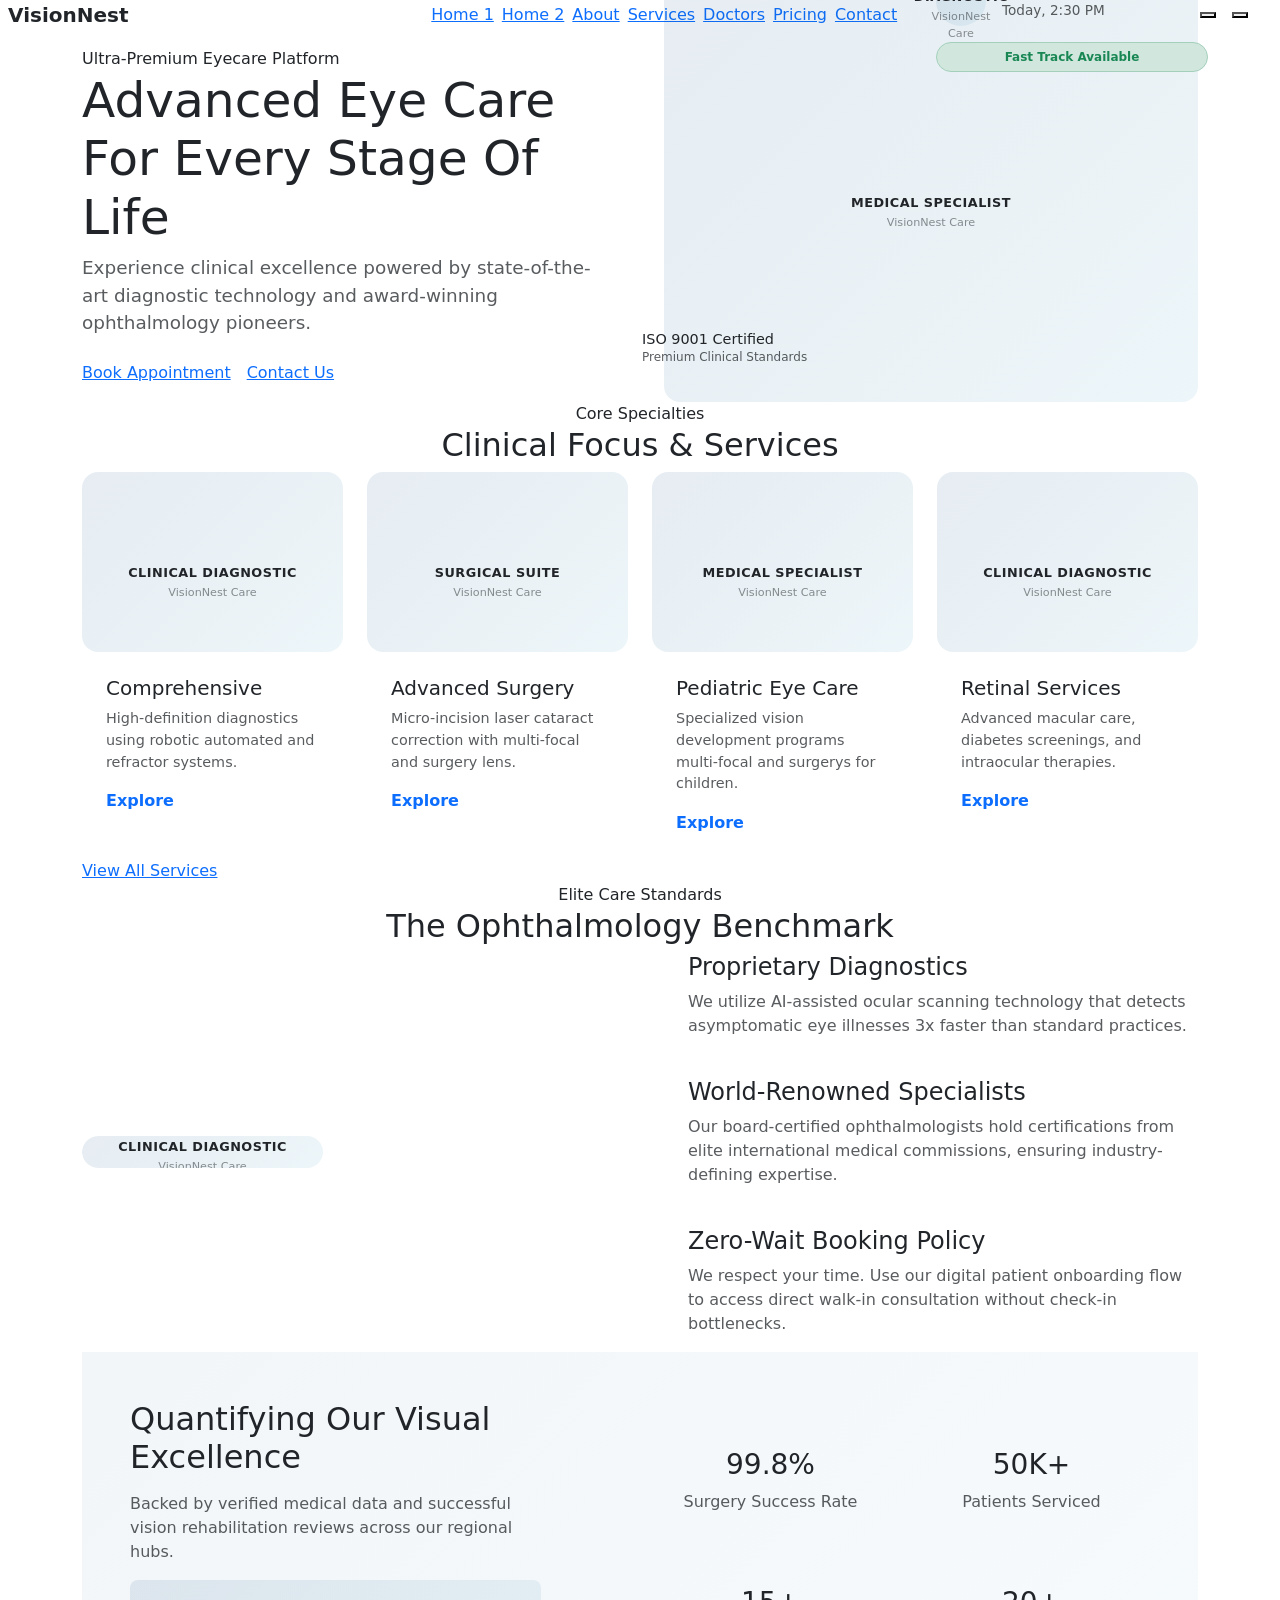
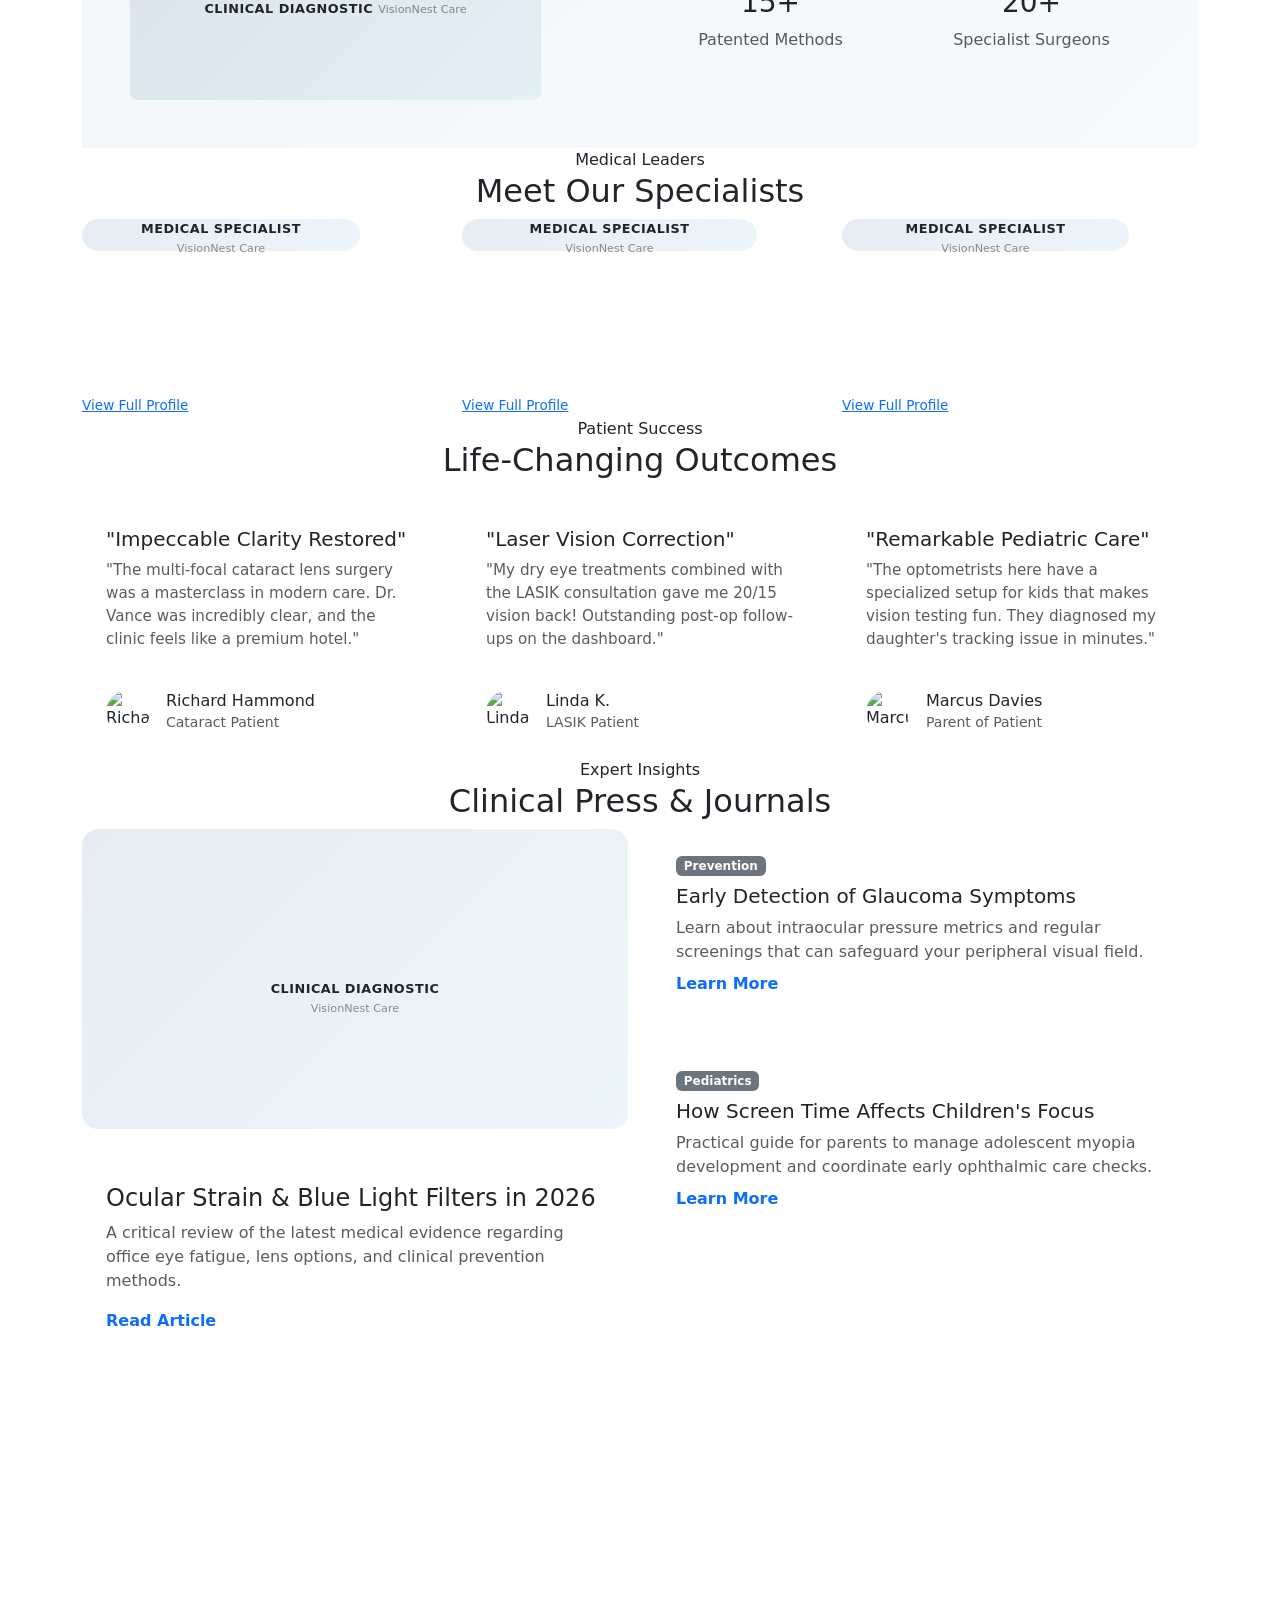
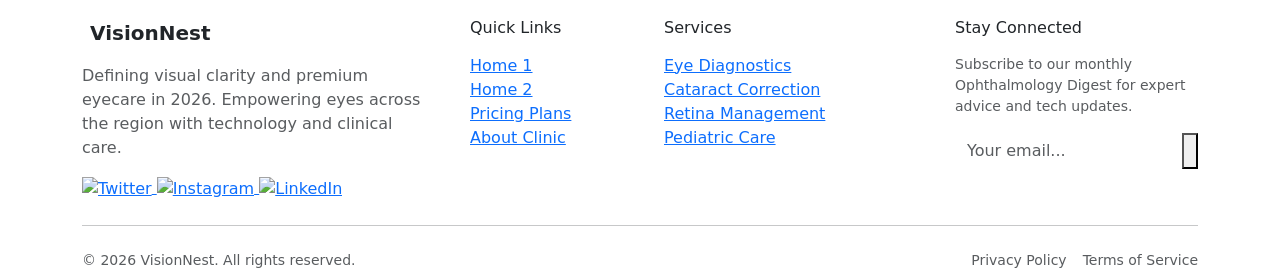
==== index.html @ f09dbce4 "Optimize Home 1 hero section to fit inside the viewport" ====
<!DOCTYPE html>
<html lang="en" dir="ltr" data-theme="light">

<head>
    <meta charset="UTF-8">
    <meta name="viewport" content="width=device-width, initial-scale=1.0">
    <title>VisionNest - Premium Vision Care</title>
    <!-- Bootstrap CSS (ID dynamic loader) -->
    <link id="bootstrap-link" rel="stylesheet"
        href="https://cdn.jsdelivr.net/npm/bootstrap@5.3.3/dist/css/bootstrap.min.css">
    <!-- AOS Scroll Animation -->
    <link rel="stylesheet" href="https://unpkg.com/aos@next/dist/aos.css">
    <!-- Custom Premium CSS -->
    <link rel="stylesheet" href="css/style.css">
    <link rel="icon" type="image/svg+xml" href="IMAGE/favicon.svg">

    <!-- Inline script to prevent theme/RTL flash -->
    <script>
        (function () {
            const theme = localStorage.getItem('theme') || 'light';
            const dir = localStorage.getItem('dir') || 'ltr';
            document.documentElement.setAttribute('data-theme', theme);
            document.documentElement.setAttribute('dir', dir);
            document.documentElement.setAttribute('lang', dir === 'rtl' ? 'ar' : 'en');

            const bootstrapLink = document.getElementById('bootstrap-link');
            if (bootstrapLink) {
                bootstrapLink.href = dir === 'rtl'
                    ? 'https://cdn.jsdelivr.net/npm/bootstrap@5.3.3/dist/css/bootstrap.rtl.min.css'
                    : 'https://cdn.jsdelivr.net/npm/bootstrap@5.3.3/dist/css/bootstrap.min.css';
            }
        })();


        window.handleImageError = function (imgElement, type) {
            if (imgElement.dataset.fallbackTriggered) return;
            imgElement.dataset.fallbackTriggered = "true";
            const fallbacks = {
                doctor: "https://images.unsplash.com/photo-1559839734-2b71ea197ec2?auto=format&fit=crop&w=600&q=80",
                scan: "https://images.unsplash.com/photo-1581594693702-fbdc51b2763b?auto=format&fit=crop&w=600&q=80",
                surgery: "https://images.unsplash.com/photo-1584515979956-d9f6e5d09982?auto=format&fit=crop&w=600&q=80",
                eye: "https://images.unsplash.com/photo-1607613009820-a29f7bb81c04?auto=format&fit=crop&w=600&q=80"
            };
            imgElement.src = fallbacks[type] || fallbacks.eye;
            imgElement.onerror = function () {
                const container = document.createElement('div');
                container.className = imgElement.className + " d-flex flex-column align-items-center justify-content-center text-center p-3";
                container.style.width = imgElement.style.width || (imgElement.width ? imgElement.width + 'px' : '100%');
                container.style.height = imgElement.style.height || (imgElement.height ? imgElement.height + 'px' : '220px');
                container.style.background = "linear-gradient(135deg, rgba(15,76,129,0.1) 0%, rgba(75,163,199,0.1) 100%)";
                container.style.border = "1px solid var(--card-border)";
                container.style.borderRadius = "16px";
                container.style.color = "var(--text-color)";
                container.style.display = "inline-flex";
                let icon = type === 'doctor' ? 'user' : (type === 'surgery' ? 'shield' : 'eye');
                let text = type === 'doctor' ? 'Medical Specialist' : (type === 'surgery' ? 'Surgical Suite' : 'Clinical Diagnostic');
                container.innerHTML = `
                    <i data-lucide="${icon}" style="width: 32px; height: 32px; color: var(--secondary-color); margin-bottom: 8px;"></i>
                    <span style="font-size: 0.8rem; font-weight: 600; text-transform: uppercase; letter-spacing: 0.5px; color: var(--text-color);">${text}</span>
                    <span style="font-size: 0.7rem; opacity: 0.5; margin-top: 3px; color: var(--text-color);">VisionNest Care</span>
                `;
                imgElement.parentNode.replaceChild(container, imgElement);
                if (typeof lucide !== 'undefined') lucide.createIcons();
            };
        };

    </script>
</head>

<body>

    <!-- STICKY NAVBAR -->
    <nav class="sticky-navbar">
        <div class="d-flex align-items-center justify-content-between w-100">
            <!-- Brand / Logo -->
            <a href="index.html" class="d-flex align-items-center text-decoration-none text-dark fw-bold gap-2">
                <div class="toggle-btn bg-primary text-white border-0">
                    <i data-lucide="eye"></i>
                </div>
                <span class="fs-5 fw-bold text-color font-heading">VisionNest</span>
            </a>

            <!-- Navigation Links -->
            <div class="d-none d-xl-flex align-items-center gap-2">
                <a href="index.html" class="nav-link-custom active">Home 1</a>
                <a href="home2.html" class="nav-link-custom">Home 2</a>
                <a href="about.html" class="nav-link-custom">About</a>
                <a href="services.html" class="nav-link-custom">Services</a>
                <a href="doctors.html" class="nav-link-custom">Doctors</a>
                <a href="pricing.html" class="nav-link-custom">Pricing</a>
                <a href="contact.html" class="nav-link-custom">Contact</a>
            </div>

            <!-- Controls and CTA -->
            <div class="d-flex align-items-center gap-3">
                <!-- RTL Toggle -->
                <button id="rtl-toggle" class="toggle-btn d-none d-xl-flex" aria-label="Toggle RTL Mode">
                    <i data-lucide="arrow-left-right"></i>
                </button>
                <!-- Dark Mode Toggle -->
                <button id="theme-toggle" class="toggle-btn d-none d-xl-flex" aria-label="Toggle Dark Mode">
                    <i data-lucide="moon"></i>
                </button>
                <!-- Login Icon -->
                <a href="login.html" class="toggle-btn d-none d-xl-flex" title="Login" aria-label="Login">
                    <i data-lucide="log-in"></i>
                </a>
                <!-- Dashboard Icon -->
                <a href="dashboard.html" class="toggle-btn d-none d-xl-flex" title="Dashboard" aria-label="Dashboard">
                    <i data-lucide="layout-dashboard"></i>
                </a>

                <!-- Mobile Navigation Trigger -->
                <button class="toggle-btn d-xl-none" type="button" data-bs-toggle="offcanvas"
                    data-bs-target="#mobileMenu" aria-controls="mobileMenu">
                    <i data-lucide="menu"></i>
                </button>
            </div>
        </div>
    </nav>

    <!-- Mobile Navigation Menu Drawer -->
    <div class="offcanvas offcanvas-end glass-panel" tabindex="-1" id="mobileMenu" aria-labelledby="mobileMenuLabel"
        style="background: var(--bg-color); max-width: 300px; border-radius: 0;">
        <div class="offcanvas-header border-bottom border-light">
            <h5 class="offcanvas-title text-color font-heading" id="mobileMenuLabel">Menu</h5>
            <button type="button" class="btn-close text-reset" data-bs-dismiss="offcanvas" aria-label="Close"
                style="filter: var(--text-color) === '#FFFFFF' ? 'invert(1)' : 'none';"></button>
        </div>
        <div class="offcanvas-body d-flex flex-column gap-3">
            <a href="index.html" class="nav-link-custom active">Home 1</a>
            <a href="home2.html" class="nav-link-custom">Home 2</a>
            <a href="about.html" class="nav-link-custom">About</a>
            <a href="services.html" class="nav-link-custom">Services</a>
            <a href="doctors.html" class="nav-link-custom">Doctors</a>
            <a href="pricing.html" class="nav-link-custom">Pricing</a>
            <a href="contact.html" class="nav-link-custom">Contact</a>

            <hr class="text-color opacity-25 my-1">
            <!-- Mobile Utility Controls -->
            <div class="d-flex align-items-center justify-content-around gap-2 my-2">
                <!-- RTL Toggle Mobile -->
                <button class="toggle-btn rtl-toggle" aria-label="Toggle RTL Mode">
                    <i data-lucide="arrow-left-right"></i>
                </button>
                <!-- Dark Mode Toggle Mobile -->
                <button class="toggle-btn theme-toggle" aria-label="Toggle Dark Mode">
                    <i data-lucide="moon"></i>
                </button>
                <!-- Login Icon Mobile -->
                <a href="login.html" class="toggle-btn" title="Login" aria-label="Login">
                    <i data-lucide="log-in"></i>
                </a>
                <!-- Dashboard Icon Mobile -->
                <a href="dashboard.html" class="toggle-btn" title="Dashboard" aria-label="Dashboard">
                    <i data-lucide="layout-dashboard"></i>
                </a>
            </div>

            <hr class="text-color opacity-25 my-1">
            <a href="contact.html" class="btn-outline-custom w-100 text-center">Contact Us</a>
        </div>
    </div>

    <!-- 1. HERO SECTION -->
    <section class="hero-section"
        style="--hero-bg-image: url('https://images.unsplash.com/photo-1579684385127-1ef15d508118?auto=format&fit=crop&w=1920&q=80');">
        <div class="hero-bg-shapes">
            <div class="hero-shape shape-1"></div>
            <div class="hero-shape shape-2"></div>
        </div>
        <div class="container hero-content">
            <div class="row align-items-center justify-content-between g-5">
                <div class="col-lg-6 text-lg-start text-center" data-aos="fade-up" data-aos-duration="1000">
                    <span class="hero-badge">
                        <i data-lucide="shield-check" class="text-secondary-color"></i> Ultra-Premium Eyecare Platform
                    </span>
                    <h1 class="hero-title text-color" style="font-size: clamp(2rem, 3.8vw, 3.2rem); text-align: inherit;">Advanced Eye Care For Every Stage Of Life</h1>
                    <p class="hero-subtitle text-muted mx-lg-0 mb-4" style="font-size: clamp(0.95rem, 1.5vw, 1.15rem); text-align: inherit; max-width: 550px;">Experience clinical excellence powered by
                        state-of-the-art diagnostic technology and award-winning ophthalmology pioneers.</p>

                    <!-- Centered CTA Buttons -->
                    <div class="centered-btn-wrapper d-flex flex-sm-row flex-column gap-3 justify-content-center justify-content-lg-start">
                        <a href="dashboard.html" class="btn-primary-custom">Book Appointment</a>
                        <a href="contact.html" class="btn-outline-custom">Contact Us</a>
                    </div>
                </div>

                <div class="col-lg-6 mt-lg-0 mt-5 position-relative" data-aos="zoom-in" data-aos-duration="1200">
                    <!-- Images count tracker: 1, 2 -->
                    <!-- Doctor Image -->
                    <div class="doctor-img-wrapper" style="max-height: 420px; border-radius: 24px;">
                        <img src="https://chetnahospital.co.in/wp-content/uploads/2022/01/Eye-Checkup-Services.jpg"
                            onerror="handleImageError(this, 'doctor')" alt="Specialist Doctor Consulting"
                            class="img-fluid" style="height: 420px; object-fit: cover; width: 100%;" loading="lazy">
                    </div>

                    <!-- Floating Appointment Card -->
                    <div class="glass-panel position-absolute p-4 floating-element d-none d-md-block"
                        style="width: 320px; top: -30px; right: -10px; z-index: 10;">
                        <div class="d-flex align-items-center gap-3 mb-3">
                            <img src="https://images.unsplash.com/m9-vWj49tQ4?auto=format&fit=crop&w=600&q=80"
                                onerror="handleImageError(this, 'scan')" alt="Clinic Interior" class="rounded-circle"
                                style="width: 50px; height: 50px; object-fit: cover;" loading="lazy">
                            <div>
                                <h6 class="mb-0 text-color">Next Eye Scan Slot</h6>
                                <p class="mb-0 text-muted" style="font-size: 0.85rem;">Today, 2:30 PM</p>
                            </div>
                        </div>
                        <div
                            class="badge bg-success-subtle text-success border border-success-subtle px-3 py-2 rounded-pill w-100 text-center">
                            <i data-lucide="circle-dot"></i> Fast Track Available
                        </div>
                    </div>

                    <!-- Trust Badges -->
                    <div class="glass-panel position-absolute p-3 d-flex align-items-center gap-3 floating-element d-none d-md-flex"
                        style="bottom: 20px; left: -30px; animation-delay: 2s; z-index: 10;">
                        <div class="toggle-btn bg-success text-white border-0">
                            <i data-lucide="award"></i>
                        </div>
                        <div>
                            <h6 class="mb-0 text-color" style="font-size: 0.9rem;">ISO 9001 Certified</h6>
                            <p class="mb-0 text-muted" style="font-size: 0.75rem;">Premium Clinical Standards</p>
                        </div>
                    </div>
                </div>
            </div>
        </div>
    </section>

    <!-- 2. SERVICES OVERVIEW -->
    <section class="services-overview-section" style="background: var(--bg-offset);">
        <div class="container">
            <span class="section-tag d-block text-center">Core Specialties</span>
            <h2 class="section-title text-center text-color">Clinical Focus & Services</h2>
            <div class="row g-4 justify-content-center">
                <!-- Images count tracker: 3, 4, 5, 6 -->
                <div class="col-md-6 col-lg-3" data-aos="fade-up" data-aos-delay="100">
                    <div class="glass-panel h-100 p-0 overflow-hidden">
                        <img src="https://cdn.img.gen.in/assets/business/2112/portfolio/6452/2112_636695557426986370.jpg?rendered=true"
                            onerror="handleImageError(this, 'scan')" alt="Comprehensive Eye Exam" class="w-100"
                            style="height: 180px; object-fit: cover;" loading="lazy">
                        <div class="p-4">
                            <h5 class="text-color">Comprehensive </h5>
                            <p class="text-muted" style="font-size: 0.9rem;">High-definition diagnostics using robotic
                                automated and refractor systems.</p>
                            <a href="services.html"
                                class="text-secondary-color text-decoration-none fw-bold d-inline-flex align-items-center gap-2">Explore
                                <i data-lucide="arrow-right"></i></a>
                        </div>
                    </div>
                </div>
                <div class="col-md-6 col-lg-3" data-aos="fade-up" data-aos-delay="200">
                    <div class="glass-panel h-100 p-0 overflow-hidden">
                        <img src="https://images.unsplash.com/jBw0-j-5VpQ?auto=format&fit=crop&w=600&q=80"
                            onerror="handleImageError(this, 'surgery')" alt="Cataract Surgery" class="w-100"
                            style="height: 180px; object-fit: cover;" loading="lazy">
                        <div class="p-4">
                            <h5 class="text-color">Advanced Surgery</h5>
                            <p class="text-muted" style="font-size: 0.9rem;">Micro-incision laser cataract correction
                                with multi-focal and surgery lens.</p>
                            <a href="services.html"
                                class="text-secondary-color text-decoration-none fw-bold d-inline-flex align-items-center gap-2">Explore
                                <i data-lucide="arrow-right"></i></a>
                        </div>
                    </div>
                </div>
                <div class="col-md-6 col-lg-3" data-aos="fade-up" data-aos-delay="300">
                    <div class="glass-panel h-100 p-0 overflow-hidden">
                        <img src="https://th.bing.com/th/id/OIP.ovAqAOmR6V6Xti0awdovuwHaFW?o=7rm=3&rs=1&pid=ImgDetMain&o=7&rm=3"
                            onerror="handleImageError(this, 'doctor')" alt="Pediatric Vision Care" class="w-100"
                            style="height: 180px; object-fit: cover;" loading="lazy">
                        <div class="p-4">
                            <h5 class="text-color">Pediatric Eye Care</h5>
                            <p class="text-muted" style="font-size: 0.9rem;">Specialized vision development programs
                                multi-focal and surgerys for
                                children.</p>
                            <a href="services.html"
                                class="text-secondary-color text-decoration-none fw-bold d-inline-flex align-items-center gap-2">Explore
                                <i data-lucide="arrow-right"></i></a>
                        </div>
                    </div>
                </div>
                <div class="col-md-6 col-lg-3" data-aos="fade-up" data-aos-delay="400">
                    <div class="glass-panel h-100 p-0 overflow-hidden">
                        <img src="https://www.drvincentlee.com.au/uploads/1/0/7/6/107658603/drusen-large-1_1.jpg"
                            onerror="handleImageError(this, 'scan')" alt="Retinal Examination" class="w-100"
                            style="height: 180px; object-fit: cover;" loading="lazy">
                        <div class="p-4">
                            <h5 class="text-color">Retinal Services</h5>
                            <p class="text-muted" style="font-size: 0.9rem;">Advanced macular care, diabetes screenings,
                                and intraocular therapies.</p>
                            <a href="services.html"
                                class="text-secondary-color text-decoration-none fw-bold d-inline-flex align-items-center gap-2">Explore
                                <i data-lucide="arrow-right"></i></a>
                        </div>
                    </div>
                </div>
            </div>

            <div class="centered-btn-wrapper">
                <a href="services.html" class="btn-primary-custom">View All Services</a>
            </div>
        </div>
    </section>

    <!-- 3. WHY CHOOSE US -->
    <section class="why-choose-us-section">
        <div class="container">
            <span class="section-tag d-block text-center">Elite Care Standards</span>
            <h2 class="section-title text-center text-color">The Ophthalmology Benchmark</h2>
            <div class="row align-items-center justify-content-between g-5">
                <div class="col-lg-5" data-aos="fade-right">
                    <!-- Image count tracker: 7 -->
                    <div class="doctor-img-wrapper" style="border-radius: 24px; overflow: hidden;">
                        <img src="https://plus.unsplash.com/premium_photo-1677333508720-c37038cbf8be?fm=jpg&q=60&w=3000&ixlib=rb-4.1.0&ixid=M3wxMjA3fDB8MHxzZWFyY2h8MXx8b3BodGhhbG1vbG9neXxlbnwwfHwwfHx8MA%3D%3D"
                            onerror="handleImageError(this, 'scan')" alt="Advanced Eye Tech Scanner" class="img-fluid"
                            loading="lazy">
                    </div>
                </div>
                <div class="col-lg-6" data-aos="fade-left">
                    <div class="d-flex align-items-start gap-4 mb-4">
                        <div class="toggle-btn bg-primary text-white border-0 mt-1 flex-shrink-0">
                            <i data-lucide="sparkles"></i>
                        </div>
                        <div>
                            <h4 class="text-color">Proprietary Diagnostics</h4>
                            <p class="text-muted">We utilize AI-assisted ocular scanning technology that detects
                                asymptomatic eye illnesses 3x faster than standard practices.</p>
                        </div>
                    </div>

                    <div class="d-flex align-items-start gap-4 mb-4">
                        <div class="toggle-btn bg-primary text-white border-0 mt-1 flex-shrink-0">
                            <i data-lucide="user-check"></i>
                        </div>
                        <div>
                            <h4 class="text-color">World-Renowned Specialists</h4>
                            <p class="text-muted">Our board-certified ophthalmologists hold certifications from elite
                                international medical commissions, ensuring industry-defining expertise.</p>
                        </div>
                    </div>

                    <div class="d-flex align-items-start gap-4">
                        <div class="toggle-btn bg-primary text-white border-0 mt-1 flex-shrink-0">
                            <i data-lucide="clock"></i>
                        </div>
                        <div>
                            <h4 class="text-color">Zero-Wait Booking Policy</h4>
                            <p class="text-muted">We respect your time. Use our digital patient onboarding flow to
                                access direct walk-in consultation without check-in bottlenecks.</p>
                        </div>
                    </div>
                </div>
            </div>
        </div>
    </section>

    <!-- 4. EYE HEALTH STATISTICS -->
    <section class="statistics-section" style="background: var(--bg-offset); overflow: hidden;">
        <div class="container">
            <!-- Image count tracker: 8 -->
            <div class="glass-panel p-5 position-relative overflow-hidden" data-aos="zoom-in"
                style="background: linear-gradient(135deg, rgba(15,76,129,0.05) 0%, rgba(75,163,199,0.05) 100%);">
                <div class="row align-items-center justify-content-between text-center text-md-start">
                    <div class="col-lg-5 mb-4 mb-lg-0">
                        <h2 class="text-color font-heading mb-3" style="text-align: inherit;">Quantifying Our Visual
                            Excellence</h2>
                        <p class="text-muted">Backed by verified medical data and successful vision rehabilitation
                            reviews across our regional hubs.</p>
                        <img src="https://www.donvalerehabilitationhospital.com.au/-/media/Content-Images/DRH/Our-Services/Rehabilitation/Gallery/Donvale_Rehabilitation_ISIS_039.jpg"
                            onerror="handleImageError(this, 'scan')" alt="Diagnostics Lab"
                            class="rounded-3 img-fluid mt-3 d-none d-md-block"
                            style="height: 120px; width: 100%; object-fit: cover;" loading="lazy">
                    </div>
                    <div class="col-lg-6">
                        <div class="row g-4">
                            <div class="col-6">
                                <div class="glass-panel p-4 text-center">
                                    <h3 class="metric-value text-primary-color">99.8%</h3>
                                    <p class="text-muted mb-0">Surgery Success Rate</p>
                                </div>
                            </div>
                            <div class="col-6">
                                <div class="glass-panel p-4 text-center">
                                    <h3 class="metric-value text-primary-color">50K+</h3>
                                    <p class="text-muted mb-0">Patients Serviced</p>
                                </div>
                            </div>
                            <div class="col-6">
                                <div class="glass-panel p-4 text-center">
                                    <h3 class="metric-value text-primary-color">15+</h3>
                                    <p class="text-muted mb-0">Patented Methods</p>
                                </div>
                            </div>
                            <div class="col-6">
                                <div class="glass-panel p-4 text-center">
                                    <h3 class="metric-value text-primary-color">20+</h3>
                                    <p class="text-muted mb-0">Specialist Surgeons</p>
                                </div>
                            </div>
                        </div>
                    </div>
                </div>
            </div>
        </div>
    </section>

    <!-- 5. FEATURED DOCTORS -->
    <section class="doctors-section">
        <div class="container">
            <span class="section-tag d-block text-center">Medical Leaders</span>
            <h2 class="section-title text-center text-color">Meet Our Specialists</h2>
            <div class="row g-4 justify-content-center">
                <!-- Images count tracker: 9, 10, 11 -->
                <div class="col-md-6 col-lg-4" data-aos="fade-up" data-aos-delay="100">
                    <div class="doctor-profile-card">
                        <img src="https://imgcdn.stablediffusionweb.com/2025/1/19/7446a89d-4060-4eed-b51e-5b70d931ee2f.jpg"
                            onerror="handleImageError(this, 'doctor')" alt="Dr. Michael Vance, Lead Surgeon"
                            class="doctor-profile-img" loading="lazy">
                        <div class="doctor-profile-overlay">
                            <span class="badge bg-secondary-color text-white mb-2" style="width: fit-content;">Lead
                                Ophthalmologist</span>
                            <h4 class="mb-0 text-white">Dr. Michael Vance, MD</h4>
                            <p class="mb-0 text-white-50">Cataract & Laser Specialist</p>
                            <div class="doctor-profile-details">
                                <p class="text-white-50 small mb-3">15+ years experience. Graduated from Harvard
                                    Ophthalmology Research Center.</p>
                                <a href="doctors.html" class="btn-primary-custom w-100 text-center"
                                    style="height: 44px; font-size: 0.85rem; border-radius: 22px;">View Full Profile</a>
                            </div>
                        </div>
                    </div>
                </div>

                <div class="col-md-6 col-lg-4" data-aos="fade-up" data-aos-delay="200">
                    <div class="doctor-profile-card">
                        <img src="IMAGE/dr_sarah_jenkins.png" onerror="handleImageError(this, 'doctor')"
                            alt="Dr. Sarah Jenkins, Retina Specialist" class="doctor-profile-img" loading="lazy">
                        <div class="doctor-profile-overlay">
                            <span class="badge bg-secondary-color text-white mb-2" style="width: fit-content;">Senior
                                Retinal Surgeon</span>
                            <h4 class="mb-0 text-white">Dr. Sarah Jenkins, PhD</h4>
                            <p class="mb-0 text-white-50">Retina & Macula Therapy</p>
                            <div class="doctor-profile-details">
                                <p class="text-white-50 small mb-3">12+ years experience. Published author in the World
                                    Journal of Retina Care.</p>
                                <a href="doctors.html" class="btn-primary-custom w-100 text-center"
                                    style="height: 44px; font-size: 0.85rem; border-radius: 22px;">View Full Profile</a>
                            </div>
                        </div>
                    </div>
                </div>

                <div class="col-md-6 col-lg-4" data-aos="fade-up" data-aos-delay="300">
                    <div class="doctor-profile-card">
                        <img src="https://tse1.mm.bing.net/th/id/OIP.ccoas-wptdC36Gwo2kQRkgHaHa?rs=1&pid=ImgDetMain&o=7&rm=3"
                            onerror="handleImageError(this, 'doctor')" alt="Dr. Evelyn Reyes, Pediatric Expert"
                            class="doctor-profile-img" loading="lazy">
                        <div class="doctor-profile-overlay">
                            <span class="badge bg-secondary-color text-white mb-2" style="width: fit-content;">Pediatric
                                Care Specialist</span>
                            <h4 class="mb-0 text-white">Dr. Evelyn Reyes, MD</h4>
                            <p class="mb-0 text-white-50">Pediatric Optometry</p>
                            <div class="doctor-profile-details">
                                <p class="text-white-50 small mb-3">8+ years experience. Expert in early-childhood
                                    amblyopia and vision therapies.</p>
                                <a href="doctors.html" class="btn-primary-custom w-100 text-center"
                                    style="height: 44px; font-size: 0.85rem; border-radius: 22px;">View Full Profile</a>
                            </div>
                        </div>
                    </div>
                </div>
            </div>
        </div>
    </section>

    <!-- 6. TESTIMONIALS -->
    <section class="testimonials-section" style="background: var(--bg-offset);">
        <div class="container">
            <span class="section-tag d-block text-center">Patient Success</span>
            <h2 class="section-title text-center text-color">Life-Changing Outcomes</h2>
            <div class="row g-4 justify-content-center">
                <div class="col-md-6 col-lg-4" data-aos="fade-up" data-aos-delay="100">
                    <div class="glass-panel p-4 h-100 d-flex flex-column justify-content-between">
                        <div>
                            <div class="d-flex gap-1 text-warning mb-3">
                                <i data-lucide="star" style="fill: currentColor;"></i>
                                <i data-lucide="star" style="fill: currentColor;"></i>
                                <i data-lucide="star" style="fill: currentColor;"></i>
                                <i data-lucide="star" style="fill: currentColor;"></i>
                                <i data-lucide="star" style="fill: currentColor;"></i>
                            </div>
                            <h5 class="text-color">"Impeccable Clarity Restored"</h5>
                            <p class="text-muted" style="font-size: 0.95rem;">"The multi-focal cataract lens surgery was
                                a masterclass in modern care. Dr. Vance was incredibly clear, and the clinic feels like
                                a premium hotel."</p>
                        </div>
                        <div class="d-flex align-items-center gap-3 mt-4">
                            <img src="https://images.unsplash.com/photo-1500648767791-00dcc994a43e?auto=format&fit=crop&w=150&h=150&q=80"
                                alt="Richard Hammond" class="rounded-circle"
                                style="width: 44px; height: 44px; object-fit: cover;" loading="lazy">
                            <div>
                                <h6 class="mb-0 text-color">Richard Hammond</h6>
                                <span class="text-muted small">Cataract Patient</span>
                            </div>
                        </div>
                    </div>
                </div>

                <div class="col-md-6 col-lg-4" data-aos="fade-up" data-aos-delay="200">
                    <div class="glass-panel p-4 h-100 d-flex flex-column justify-content-between">
                        <div>
                            <div class="d-flex gap-1 text-warning mb-3">
                                <i data-lucide="star" style="fill: currentColor;"></i>
                                <i data-lucide="star" style="fill: currentColor;"></i>
                                <i data-lucide="star" style="fill: currentColor;"></i>
                                <i data-lucide="star" style="fill: currentColor;"></i>
                                <i data-lucide="star" style="fill: currentColor;"></i>
                            </div>
                            <h5 class="text-color">"Laser Vision Correction"</h5>
                            <p class="text-muted" style="font-size: 0.95rem;">"My dry eye treatments combined with the
                                LASIK consultation gave me 20/15 vision back! Outstanding post-op follow-ups on the
                                dashboard."</p>
                        </div>
                        <div class="d-flex align-items-center gap-3 mt-4">
                            <img src="https://images.unsplash.com/photo-1494790108377-be9c29b29330?auto=format&fit=crop&w=150&h=150&q=80"
                                alt="Linda K." class="rounded-circle"
                                style="width: 44px; height: 44px; object-fit: cover;" loading="lazy">
                            <div>
                                <h6 class="mb-0 text-color">Linda K.</h6>
                                <span class="text-muted small">LASIK Patient</span>
                            </div>
                        </div>
                    </div>
                </div>

                <div class="col-md-6 col-lg-4" data-aos="fade-up" data-aos-delay="300">
                    <div class="glass-panel p-4 h-100 d-flex flex-column justify-content-between">
                        <div>
                            <div class="d-flex gap-1 text-warning mb-3">
                                <i data-lucide="star" style="fill: currentColor;"></i>
                                <i data-lucide="star" style="fill: currentColor;"></i>
                                <i data-lucide="star" style="fill: currentColor;"></i>
                                <i data-lucide="star" style="fill: currentColor;"></i>
                                <i data-lucide="star" style="fill: currentColor;"></i>
                            </div>
                            <h5 class="text-color">"Remarkable Pediatric Care"</h5>
                            <p class="text-muted" style="font-size: 0.95rem;">"The optometrists here have a specialized
                                setup for kids that makes vision testing fun. They diagnosed my daughter's tracking
                                issue in minutes."</p>
                        </div>
                        <div class="d-flex align-items-center gap-3 mt-4">
                            <img src="https://images.unsplash.com/photo-1507003211169-0a1dd7228f2d?auto=format&fit=crop&w=150&h=150&q=80"
                                alt="Marcus Davies" class="rounded-circle"
                                style="width: 44px; height: 44px; object-fit: cover;" loading="lazy">
                            <div>
                                <h6 class="mb-0 text-color">Marcus Davies</h6>
                                <span class="text-muted small">Parent of Patient</span>
                            </div>
                        </div>
                    </div>
                </div>
            </div>
        </div>
    </section>

    <!-- 7. EYE CARE ARTICLES -->
    <section class="articles-section">
        <div class="container">
            <span class="section-tag d-block text-center">Expert Insights</span>
            <h2 class="section-title text-center text-color">Clinical Press & Journals</h2>
            <div class="row g-4 justify-content-center">
                <!-- Image count tracker: 12 -->
                <div class="col-lg-6" data-aos="fade-right">
                    <div class="glass-panel h-100 p-0 overflow-hidden d-flex flex-column justify-content-between">
                        <img src="https://www.washingtonpost.com/wp-apps/imrs.php?src=https://arc-anglerfish-washpost-prod-washpost.s3.amazonaws.com/public/HT5JSGCQSEUJED4SXXO5EYWQIU.jpg&w=1440"
                            onerror="handleImageError(this, 'eye')" alt="Glasses Diagnostic" class="w-100"
                            style="height: 300px; object-fit: cover;" loading="lazy">
                        <div class="p-4">
                            <span class="badge bg-primary-color text-white mb-2">Research</span>
                            <h4 class="text-color">Ocular Strain & Blue Light Filters in 2026</h4>
                            <p class="text-muted">A critical review of the latest medical evidence regarding office eye
                                fatigue, lens options, and clinical prevention methods.</p>
                            <a href="about.html"
                                class="text-secondary-color text-decoration-none fw-bold d-inline-flex align-items-center gap-2">Read
                                Article <i data-lucide="arrow-right"></i></a>
                        </div>
                    </div>
                </div>

                <div class="col-lg-6" data-aos="fade-left">
                    <div class="d-flex flex-column gap-4">
                        <div class="glass-panel p-4">
                            <span class="badge bg-secondary text-white mb-2">Prevention</span>
                            <h5 class="text-color">Early Detection of Glaucoma Symptoms</h5>
                            <p class="text-muted mb-2">Learn about intraocular pressure metrics and regular screenings
                                that can safeguard your peripheral visual field.</p>
                            <a href="services.html"
                                class="text-secondary-color text-decoration-none fw-bold d-inline-flex align-items-center gap-2">Learn
                                More <i data-lucide="arrow-right"></i></a>
                        </div>

                        <div class="glass-panel p-4">
                            <span class="badge bg-secondary text-white mb-2">Pediatrics</span>
                            <h5 class="text-color">How Screen Time Affects Children's Focus</h5>
                            <p class="text-muted mb-2">Practical guide for parents to manage adolescent myopia
                                development and coordinate early ophthalmic care checks.</p>
                            <a href="services.html"
                                class="text-secondary-color text-decoration-none fw-bold d-inline-flex align-items-center gap-2">Learn
                                More <i data-lucide="arrow-right"></i></a>
                        </div>
                    </div>
                </div>
            </div>
        </div>
    </section>

    <!-- 8. CONTACT BANNER -->
    <section class="contact-banner-section" style="background: var(--bg-offset);">
        <div class="container">
            <div class="glass-panel p-5 text-center position-relative overflow-hidden" data-aos="zoom-in"
                style="background: linear-gradient(135deg, var(--primary-color) 0%, #03213a 100%); border: none;">
                <div class="position-relative z-3 text-white">
                    <h2 class="text-center text-white mb-3" style="font-size: clamp(2rem, 3.5vw, 3rem);">Take Control of
                        Your Vision Today</h2>
                    <p class="mx-auto mb-4 text-white-50" style="max-width: 600px;">Schedule your assessment using our
                        high-tech customer portal, or contact our support team for urgent eye care services.</p>

                    <!-- Centered CTA Buttons -->
                    <div class="centered-btn-wrapper d-flex flex-sm-row flex-column gap-3 justify-content-center mt-3">
                        <a href="dashboard.html" class="btn-primary-custom"
                            style="background-color: var(--secondary-color); color: white;">Book Appointment</a>
                        <a href="contact.html" class="btn-outline-custom text-white border-white"
                            style="color: white !important;">Contact Support</a>
                    </div>
                </div>
            </div>
        </div>
    </section>

    <!-- FOOTER -->
    <footer class="premium-footer">
        <div class="container">
            <div class="row g-5">
                <div class="col-lg-4 col-md-6">
                    <div class="d-flex align-items-center gap-2 mb-3">
                        <div class="toggle-btn bg-primary text-white border-0">
                            <i data-lucide="eye"></i>
                        </div>
                        <span class="fs-5 fw-bold text-color font-heading">VisionNest</span>
                    </div>
                    <p class="text-muted">Defining visual clarity and premium eyecare in 2026. Empowering eyes across
                        the region with technology and clinical care.</p>
                    <div class="footer-social-links">
                        <a href="https://twitter.com" target="_blank" class="twitter" aria-label="Twitter">
                            <img src="IMAGE/New folder/twitter-icon.png" class="social-icon-img" alt="Twitter">
                        </a>
                        <a href="https://instagram.com" target="_blank" class="instagram" aria-label="Instagram">
                            <img src="IMAGE/New folder/instagram-icon.png" class="social-icon-img" alt="Instagram">
                        </a>
                        <a href="https://linkedin.com" target="_blank" class="linkedin" aria-label="LinkedIn">
                            <img src="IMAGE/New folder/linkedin-icon.png" class="social-icon-img" alt="LinkedIn">
                        </a>
                    </div>
                </div>

                <div class="col-lg-2 col-md-6">
                    <h6 class="text-color mb-3 font-heading">Quick Links</h6>
                    <ul class="list-unstyled">
                        <li><a href="index.html" class="footer-link">Home 1</a></li>
                        <li><a href="home2.html" class="footer-link">Home 2</a></li>
                        <li><a href="pricing.html" class="footer-link">Pricing Plans</a></li>
                        <li><a href="about.html" class="footer-link">About Clinic</a></li>
                    </ul>
                </div>

                <div class="col-lg-3 col-md-6">
                    <h6 class="text-color mb-3 font-heading">Services</h6>
                    <ul class="list-unstyled">
                        <li><a href="services.html" class="footer-link">Eye Diagnostics</a></li>
                        <li><a href="services.html" class="footer-link">Cataract Correction</a></li>
                        <li><a href="services.html" class="footer-link">Retina Management</a></li>
                        <li><a href="services.html" class="footer-link">Pediatric Care</a></li>
                    </ul>
                </div>

                <div class="col-lg-3 col-md-6">
                    <h6 class="text-color mb-3 font-heading">Stay Connected</h6>
                    <p class="text-muted small">Subscribe to our monthly Ophthalmology Digest for expert advice and tech
                        updates.</p>
                    <form class="d-flex gap-2">
                        <input type="email" class="form-control" placeholder="Your email..."
                            style="border-radius: 20px; border: 1px solid var(--card-border); background: var(--bg-color); color: var(--text-color);">
                        <button type="submit" class="toggle-btn" aria-label="Subscribe"><i
                                data-lucide="arrow-right"></i></button>
                    </form>
                </div>
            </div>

            <hr class="text-color opacity-10 my-4">

            <div class="d-flex flex-column flex-md-row justify-content-between align-items-center gap-3">
                <span class="text-muted small">&copy; 2026 VisionNest. All rights reserved.</span>
                <div class="d-flex gap-3">
                    <a href="index.html" class="text-muted text-decoration-none small">Privacy Policy</a>
                    <a href="index.html" class="text-muted text-decoration-none small">Terms of Service</a>
                </div>
            </div>
        </div>
    </footer>

    <!-- Bootstrap Bundle JS -->
    <script src="https://cdn.jsdelivr.net/npm/bootstrap@5.3.3/dist/js/bootstrap.bundle.min.js"></script>
    <!-- Lucide Icons CDN -->
    <script src="https://unpkg.com/lucide@latest/dist/umd/lucide.js"></script>
    <!-- AOS Animation JS -->
    <script src="https://unpkg.com/aos@next/dist/aos.js"></script>
    <!-- Custom theme & setup script -->
    <script src="js/theme.js"></script>

    <script>
        AOS.init({
            once: true,
            duration: 800
        });
    </script>
</body>

</html>
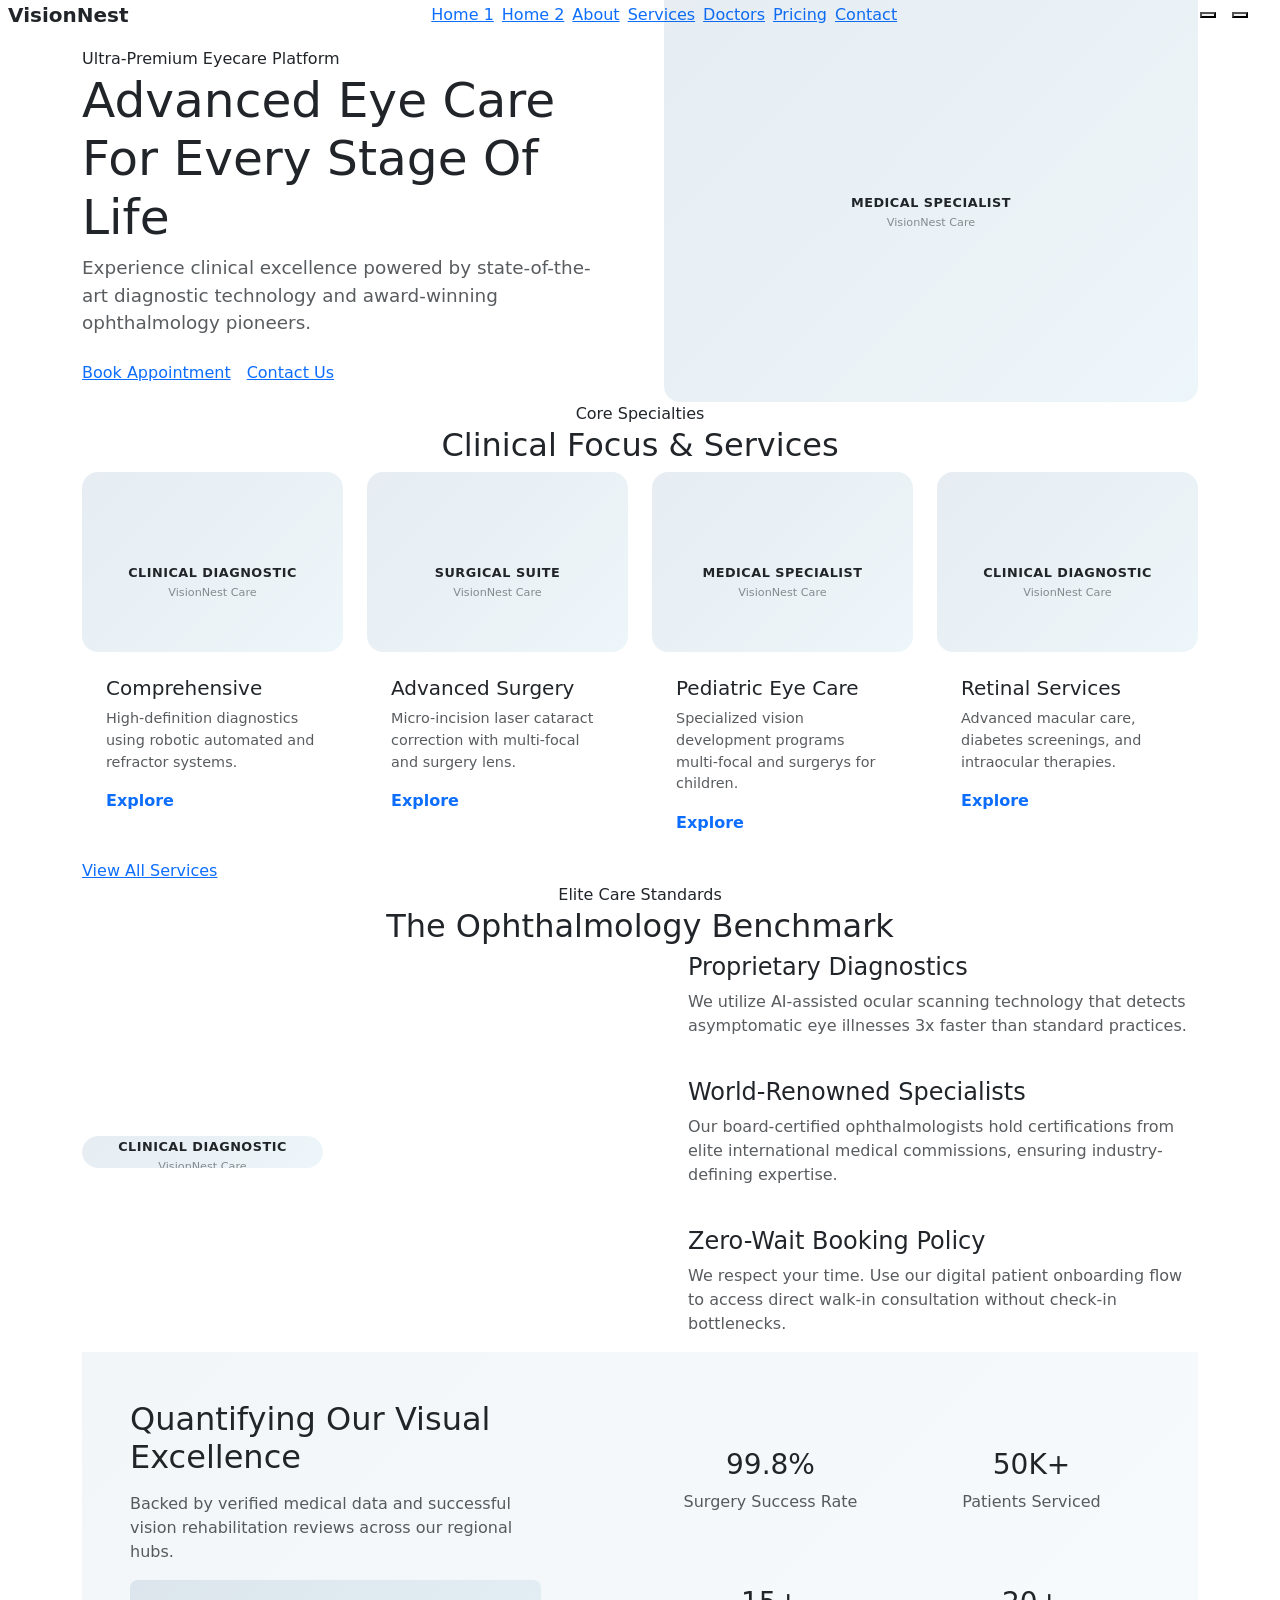
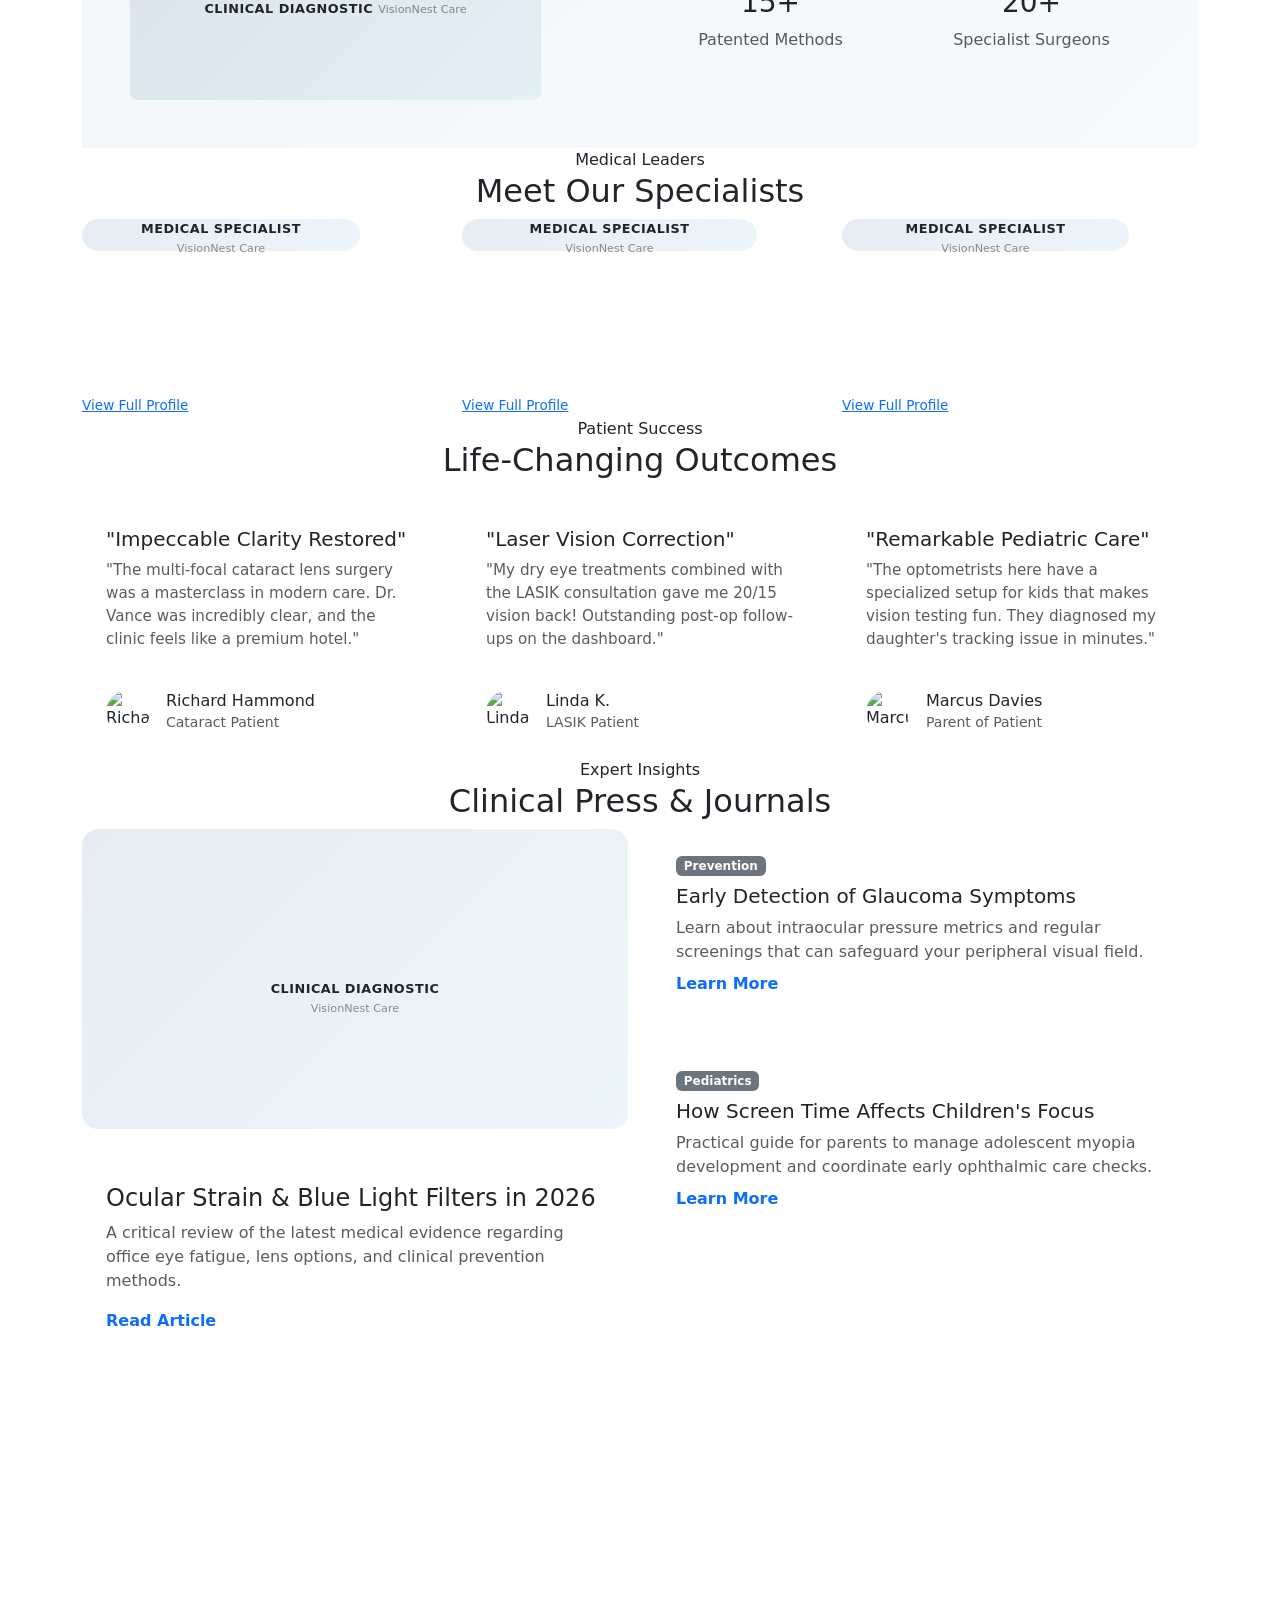
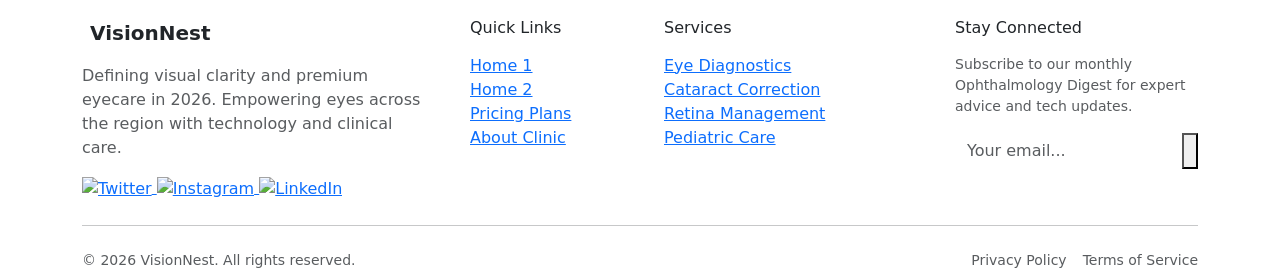
==== commit b50ac6f0: "Remove floating appointment card and trust badge overlay elements from Home 1 hero section" ====
--- a/index.html
+++ b/index.html
@@ -194,36 +194,6 @@
                             onerror="handleImageError(this, 'doctor')" alt="Specialist Doctor Consulting"
                             class="img-fluid" style="height: 420px; object-fit: cover; width: 100%;" loading="lazy">
                     </div>
-
-                    <!-- Floating Appointment Card -->
-                    <div class="glass-panel position-absolute p-4 floating-element d-none d-md-block"
-                        style="width: 320px; top: -30px; right: -10px; z-index: 10;">
-                        <div class="d-flex align-items-center gap-3 mb-3">
-                            <img src="https://images.unsplash.com/m9-vWj49tQ4?auto=format&fit=crop&w=600&q=80"
-                                onerror="handleImageError(this, 'scan')" alt="Clinic Interior" class="rounded-circle"
-                                style="width: 50px; height: 50px; object-fit: cover;" loading="lazy">
-                            <div>
-                                <h6 class="mb-0 text-color">Next Eye Scan Slot</h6>
-                                <p class="mb-0 text-muted" style="font-size: 0.85rem;">Today, 2:30 PM</p>
-                            </div>
-                        </div>
-                        <div
-                            class="badge bg-success-subtle text-success border border-success-subtle px-3 py-2 rounded-pill w-100 text-center">
-                            <i data-lucide="circle-dot"></i> Fast Track Available
-                        </div>
-                    </div>
-
-                    <!-- Trust Badges -->
-                    <div class="glass-panel position-absolute p-3 d-flex align-items-center gap-3 floating-element d-none d-md-flex"
-                        style="bottom: 20px; left: -30px; animation-delay: 2s; z-index: 10;">
-                        <div class="toggle-btn bg-success text-white border-0">
-                            <i data-lucide="award"></i>
-                        </div>
-                        <div>
-                            <h6 class="mb-0 text-color" style="font-size: 0.9rem;">ISO 9001 Certified</h6>
-                            <p class="mb-0 text-muted" style="font-size: 0.75rem;">Premium Clinical Standards</p>
-                        </div>
-                    </div>
                 </div>
             </div>
         </div>
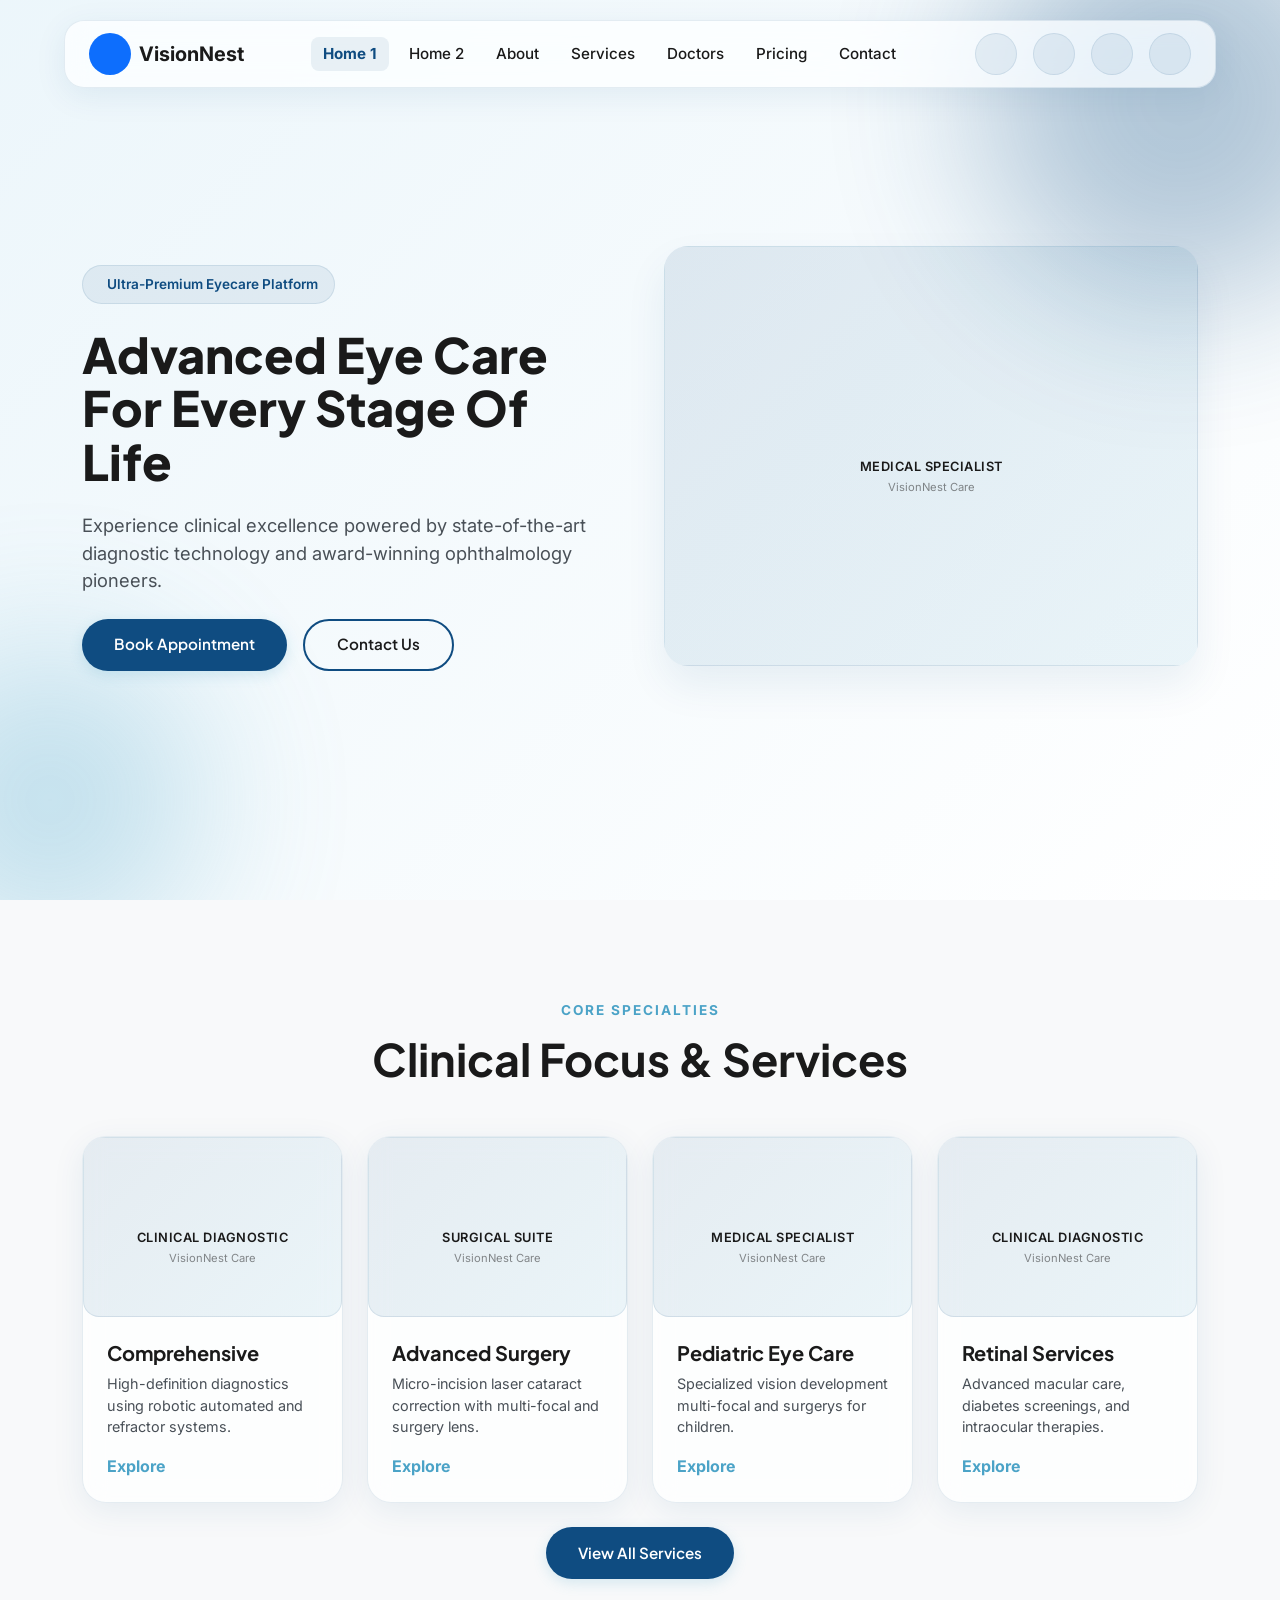
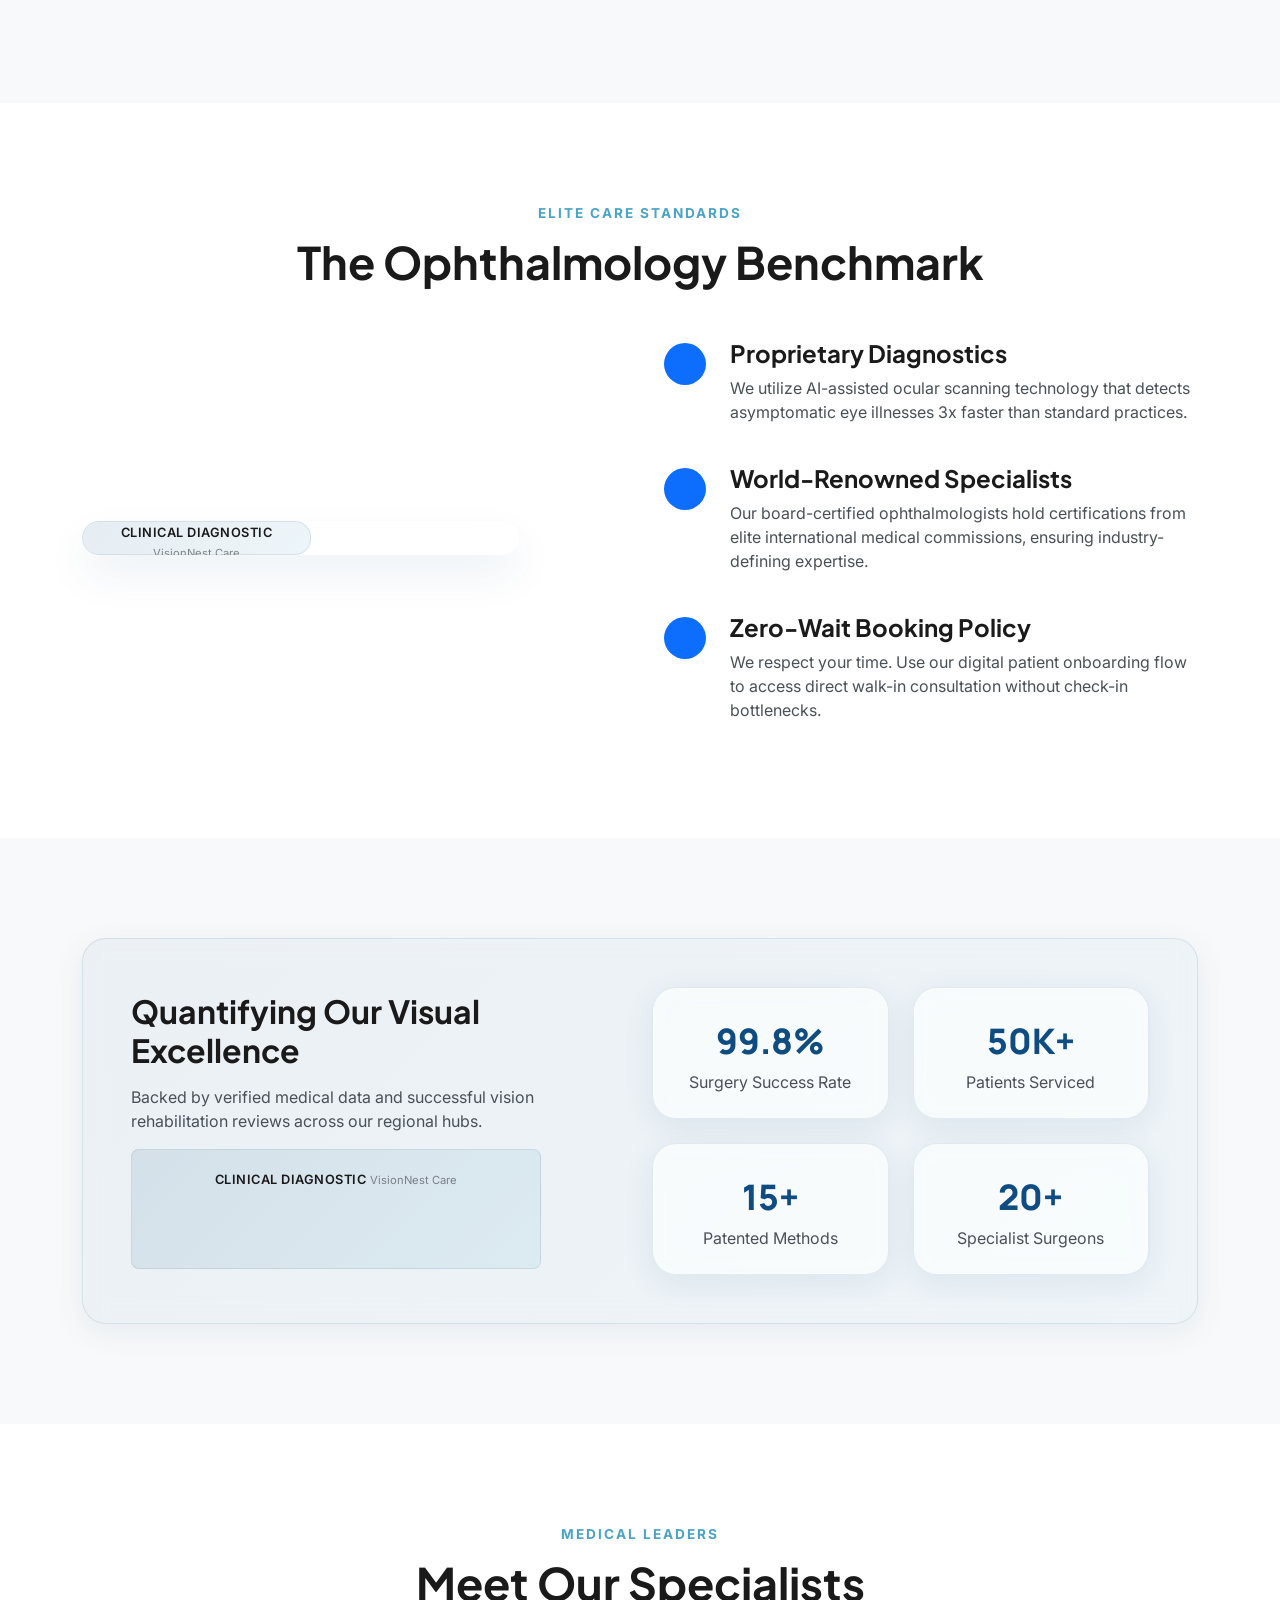
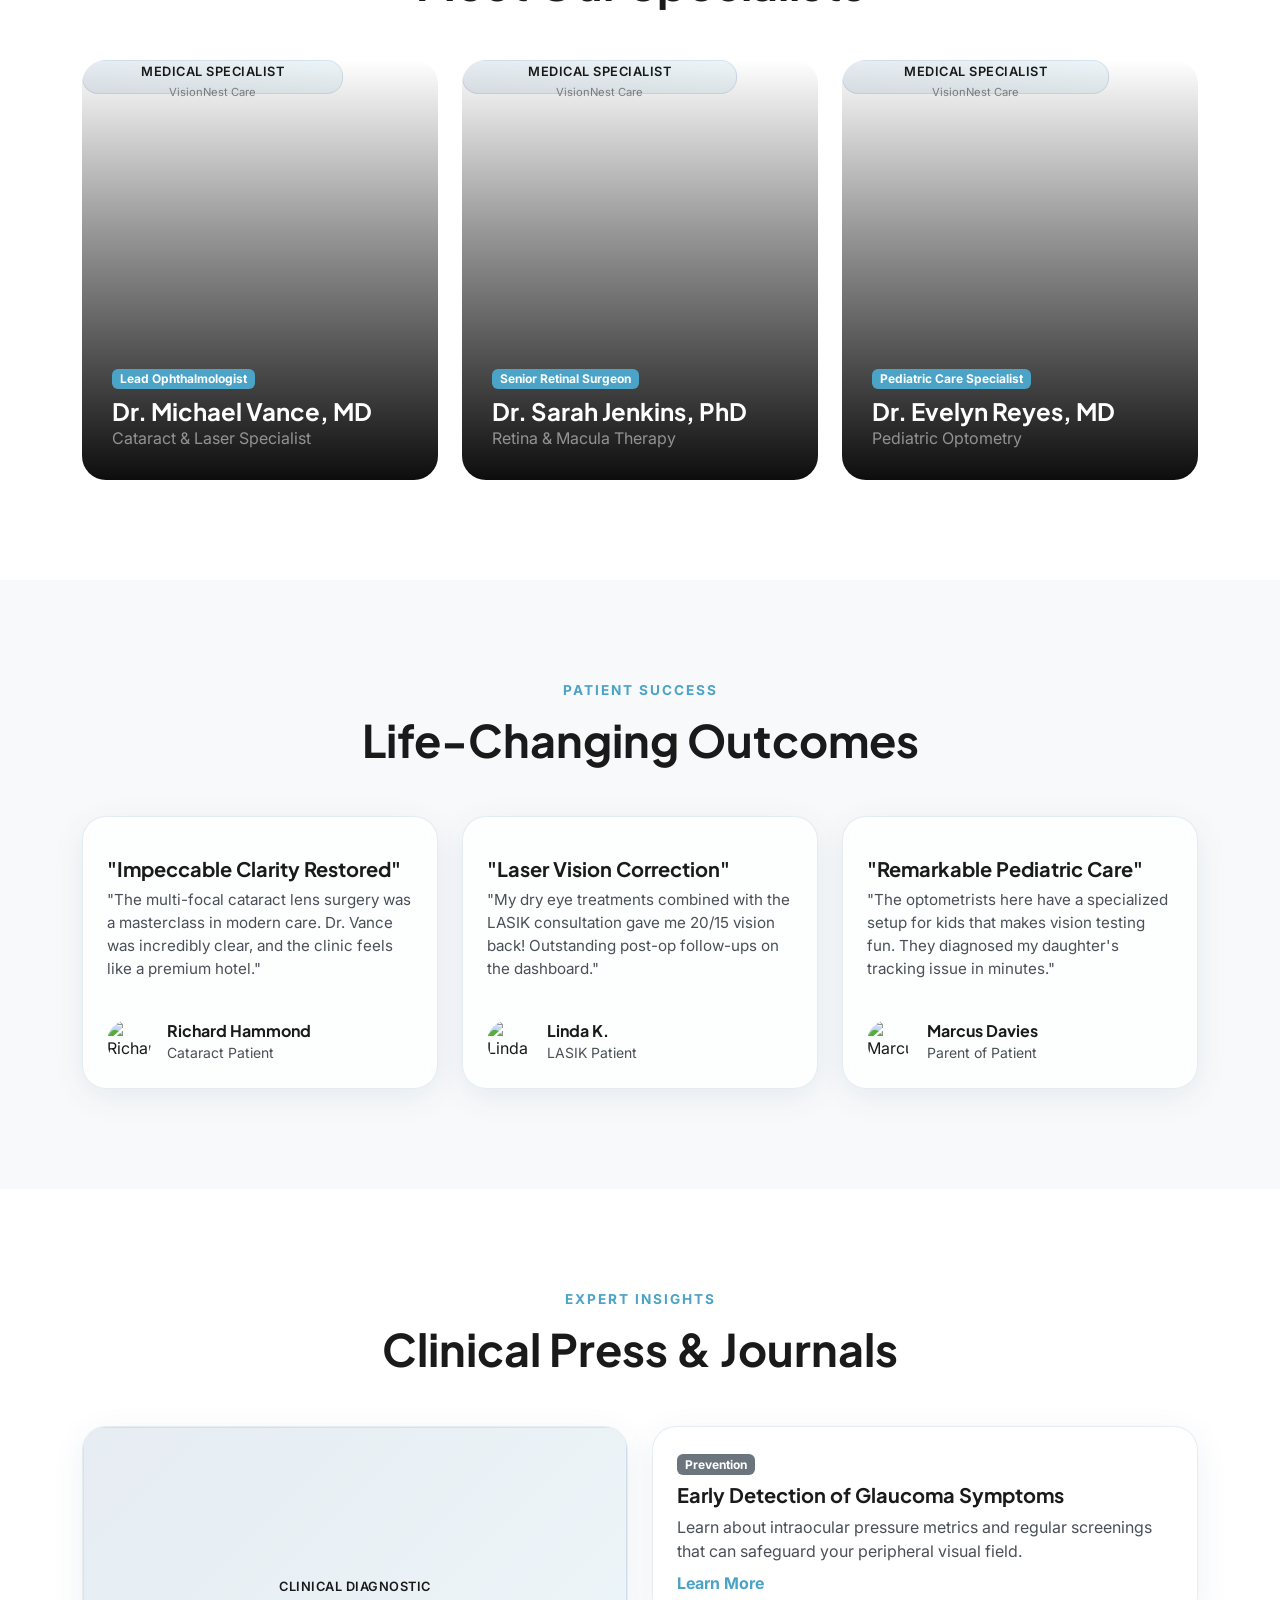
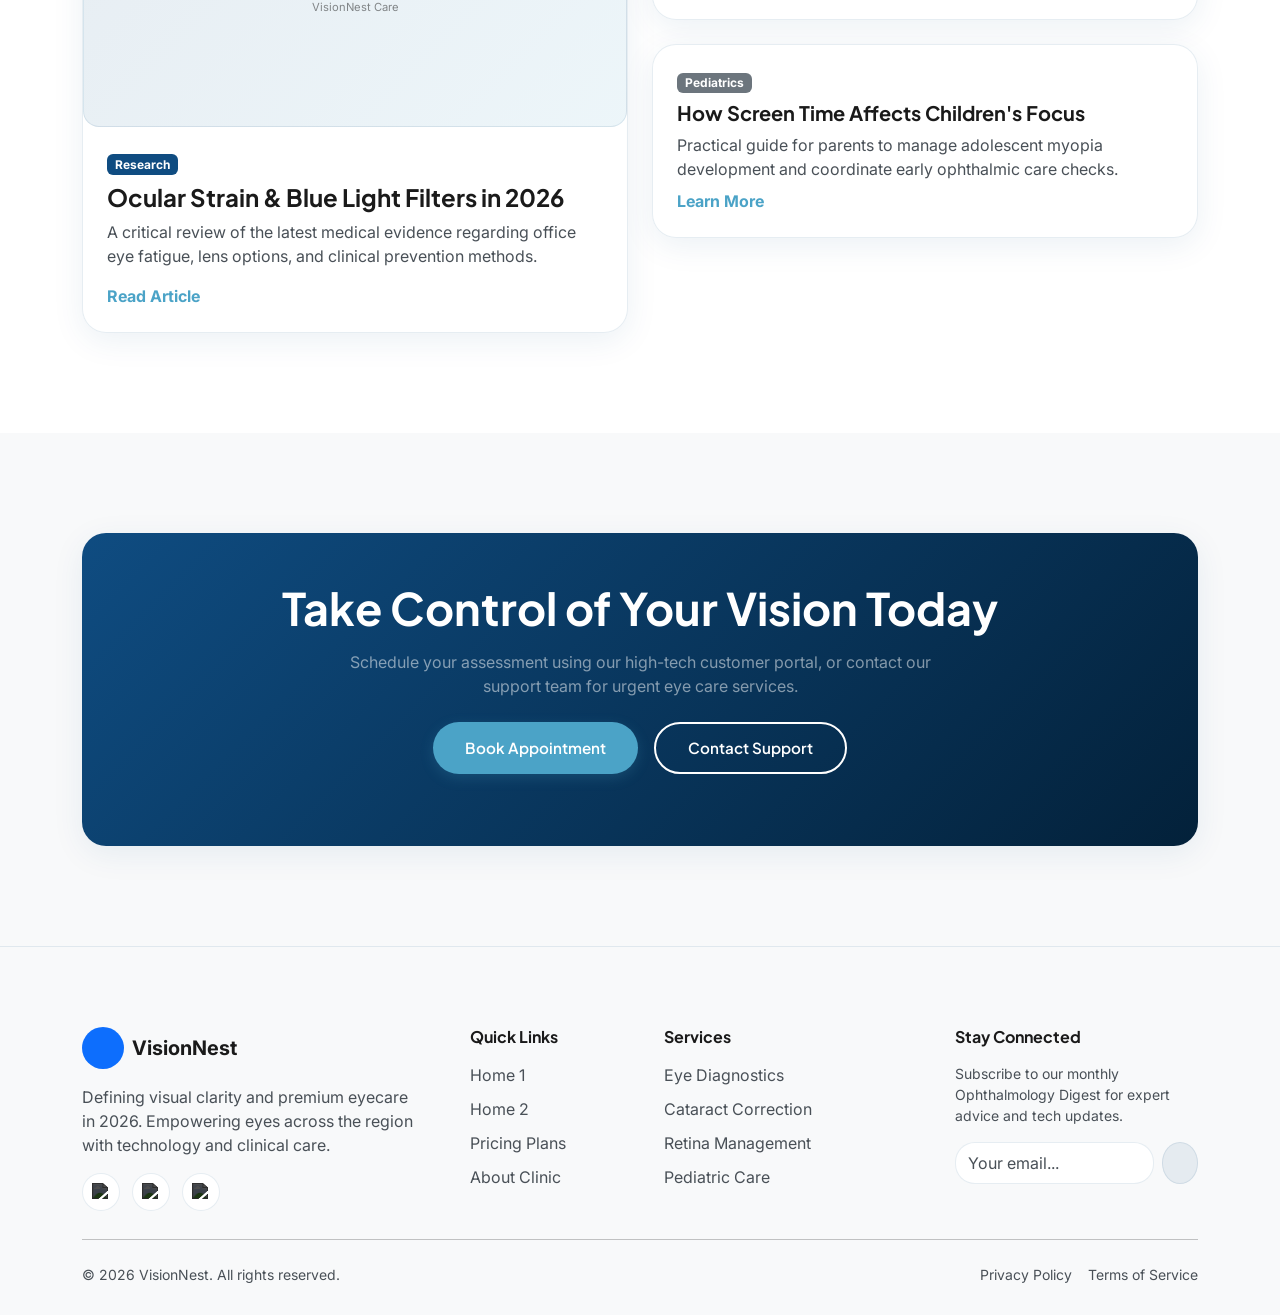
==== commit 592a636e: "Fix doctors page alignment, missing card, duplicate images, contrast, and pricing contrast" ====
--- a/index.html
+++ b/index.html
@@ -175,12 +175,17 @@
                     <span class="hero-badge">
                         <i data-lucide="shield-check" class="text-secondary-color"></i> Ultra-Premium Eyecare Platform
                     </span>
-                    <h1 class="hero-title text-color" style="font-size: clamp(2rem, 3.8vw, 3.2rem); text-align: inherit;">Advanced Eye Care For Every Stage Of Life</h1>
-                    <p class="hero-subtitle text-muted mx-lg-0 mb-4" style="font-size: clamp(0.95rem, 1.5vw, 1.15rem); text-align: inherit; max-width: 550px;">Experience clinical excellence powered by
+                    <h1 class="hero-title text-color"
+                        style="font-size: clamp(2rem, 3.8vw, 3.2rem); text-align: inherit;">Advanced Eye Care For Every
+                        Stage Of Life</h1>
+                    <p class="hero-subtitle text-muted mx-lg-0 mb-4"
+                        style="font-size: clamp(0.95rem, 1.5vw, 1.15rem); text-align: inherit; max-width: 550px;">
+                        Experience clinical excellence powered by
                         state-of-the-art diagnostic technology and award-winning ophthalmology pioneers.</p>
 
                     <!-- Centered CTA Buttons -->
-                    <div class="centered-btn-wrapper d-flex flex-sm-row flex-column gap-3 justify-content-center justify-content-lg-start">
+                    <div
+                        class="centered-btn-wrapper d-flex flex-sm-row flex-column gap-3 justify-content-center justify-content-lg-start">
                         <a href="dashboard.html" class="btn-primary-custom">Book Appointment</a>
                         <a href="contact.html" class="btn-outline-custom">Contact Us</a>
                     </div>
@@ -243,7 +248,7 @@
                             style="height: 180px; object-fit: cover;" loading="lazy">
                         <div class="p-4">
                             <h5 class="text-color">Pediatric Eye Care</h5>
-                            <p class="text-muted" style="font-size: 0.9rem;">Specialized vision development programs
+                            <p class="text-muted" style="font-size: 0.9rem;">Specialized vision development
                                 multi-focal and surgerys for
                                 children.</p>
                             <a href="services.html"
@@ -386,7 +391,7 @@
                 <!-- Images count tracker: 9, 10, 11 -->
                 <div class="col-md-6 col-lg-4" data-aos="fade-up" data-aos-delay="100">
                     <div class="doctor-profile-card">
-                        <img src="https://imgcdn.stablediffusionweb.com/2025/1/19/7446a89d-4060-4eed-b51e-5b70d931ee2f.jpg"
+                        <img src="https://images.unsplash.com/photo-1622253692010-333f2da6031d?auto=format&fit=crop&w=600&q=80"
                             onerror="handleImageError(this, 'doctor')" alt="Dr. Michael Vance, Lead Surgeon"
                             class="doctor-profile-img" loading="lazy">
                         <div class="doctor-profile-overlay">
@@ -406,7 +411,7 @@
 
                 <div class="col-md-6 col-lg-4" data-aos="fade-up" data-aos-delay="200">
                     <div class="doctor-profile-card">
-                        <img src="IMAGE/dr_sarah_jenkins.png" onerror="handleImageError(this, 'doctor')"
+                        <img src="https://images.unsplash.com/photo-1594824813573-246434de83fb?auto=format&fit=crop&w=600&q=80" onerror="handleImageError(this, 'doctor')"
                             alt="Dr. Sarah Jenkins, Retina Specialist" class="doctor-profile-img" loading="lazy">
                         <div class="doctor-profile-overlay">
                             <span class="badge bg-secondary-color text-white mb-2" style="width: fit-content;">Senior
@@ -425,7 +430,7 @@
 
                 <div class="col-md-6 col-lg-4" data-aos="fade-up" data-aos-delay="300">
                     <div class="doctor-profile-card">
-                        <img src="https://tse1.mm.bing.net/th/id/OIP.ccoas-wptdC36Gwo2kQRkgHaHa?rs=1&pid=ImgDetMain&o=7&rm=3"
+                        <img src="https://images.unsplash.com/photo-1591604021695-0c69b7c05981?auto=format&fit=crop&w=600&q=80"
                             onerror="handleImageError(this, 'doctor')" alt="Dr. Evelyn Reyes, Pediatric Expert"
                             class="doctor-profile-img" loading="lazy">
                         <div class="doctor-profile-overlay">
--- a/css/style.css
+++ b/css/style.css
@@ -0,0 +1,1314 @@
+@import url('https://fonts.googleapis.com/css2?family=Inter:wght@300;400;500;600;700&family=Manrope:wght@400;500;600;700;800&family=Plus+Jakarta+Sans:wght@300;400;500;600;700;800&display=swap');
+
+:root {
+    --primary-color: #0F4C81;
+    --secondary-color: #4BA3C7;
+    --accent-color: #E8F4FA;
+    
+    /* Light Mode Variables */
+    --bg-color: #FFFFFF;
+    --bg-offset: #F8F9FA;
+    --card-bg: rgba(255, 255, 255, 0.75);
+    --card-border: rgba(15, 76, 129, 0.1);
+    --text-color: #1A1A1A;
+    --text-muted: #495057;
+    --navbar-bg: rgba(255, 255, 255, 0.75);
+    --shadow-color: rgba(15, 76, 129, 0.08);
+    --shadow-hover: rgba(15, 76, 129, 0.15);
+    --glow-color: rgba(75, 163, 199, 0.2);
+    --timeline-line: rgba(15, 76, 129, 0.2);
+    --scrollbar-track: #F1F1F1;
+    --scrollbar-thumb: #C1C1C1;
+    --hero-gradient-1: rgba(232, 244, 250, 0.82);
+    --hero-gradient-2: rgba(255, 255, 255, 0.92);
+    --hero-bg-image: url('https://images.unsplash.com/photo-1579684385127-1ef15d508118?auto=format&fit=crop&w=1920&q=80');
+    --input-border: #CED4DA;
+    --input-bg: #FFFFFF;
+    --badge-bg: rgba(15, 76, 129, 0.08);
+    --badge-text: #0F4C81;
+}
+
+[data-theme="dark"] {
+    /* Dark Mode Variables */
+    --bg-color: #000000;
+    --bg-offset: #0B0B0B;
+    --card-bg: rgba(17, 17, 17, 0.75);
+    --card-border: rgba(255, 255, 255, 0.1);
+    --text-color: #FFFFFF;
+    --text-muted: #E5E5E5;
+    --navbar-bg: rgba(0, 0, 0, 0.75);
+    --shadow-color: rgba(0, 0, 0, 0.8);
+    --shadow-hover: rgba(75, 163, 199, 0.15);
+    --glow-color: rgba(75, 163, 199, 0.4);
+    --timeline-line: rgba(255, 255, 255, 0.2);
+    --scrollbar-track: #111111;
+    --scrollbar-thumb: #333333;
+    --hero-gradient-1: rgba(10, 25, 47, 0.78);
+    --hero-gradient-2: rgba(0, 0, 0, 0.92);
+    --hero-bg-image: url('https://images.unsplash.com/photo-1579684385127-1ef15d508118?auto=format&fit=crop&w=1920&q=80');
+    --input-border: #333333;
+    --input-bg: #111111;
+    --badge-bg: rgba(75, 163, 199, 0.15);
+    --badge-text: #4BA3C7;
+}
+
+/* Base resets & styles */
+html, body {
+    width: 100%;
+    overflow-x: hidden;
+}
+
+body {
+    background-color: var(--bg-color);
+    color: var(--text-color);
+    font-family: 'Inter', sans-serif;
+    transition: background-color 0.4s cubic-bezier(0.16, 1, 0.3, 1), color 0.4s cubic-bezier(0.16, 1, 0.3, 1), border-color 0.4s cubic-bezier(0.16, 1, 0.3, 1);
+}
+
+.text-color {
+    color: var(--text-color) !important;
+}
+
+h1, h2, h3, h4, h5, h6 {
+    font-family: 'Plus Jakarta Sans', sans-serif;
+    font-weight: 700;
+}
+
+/* Centered H1 rule globally */
+h1 {
+    text-align: center;
+}
+
+/* Global button centering helper if needed, but we will write centered wrappers */
+.centered-btn-wrapper {
+    display: flex;
+    justify-content: center;
+    width: 100%;
+    margin-top: 1.5rem;
+    margin-bottom: 1.5rem;
+}
+
+/* Custom Premium Buttons */
+.btn-primary-custom {
+    display: inline-flex;
+    align-items: center;
+    justify-content: center;
+    height: 52px;
+    padding: 0 2rem;
+    background-color: var(--primary-color);
+    color: #FFFFFF !important;
+    font-family: 'Plus Jakarta Sans', sans-serif;
+    font-weight: 600;
+    font-size: 0.95rem;
+    border: none;
+    border-radius: 26px; /* large radius */
+    transition: all 0.3s cubic-bezier(0.16, 1, 0.3, 1);
+    box-shadow: 0 4px 14px var(--glow-color);
+    cursor: pointer;
+    position: relative;
+    overflow: hidden;
+    text-decoration: none;
+}
+
+.btn-primary-custom:hover {
+    background-color: var(--secondary-color);
+    transform: translateY(-2px);
+    box-shadow: 0 6px 20px var(--glow-color);
+}
+
+.btn-primary-custom:active {
+    transform: translateY(0);
+}
+
+.btn-outline-custom {
+    display: inline-flex;
+    align-items: center;
+    justify-content: center;
+    height: 52px;
+    padding: 0 2rem;
+    background-color: transparent;
+    color: var(--text-color) !important;
+    font-family: 'Plus Jakarta Sans', sans-serif;
+    font-weight: 600;
+    font-size: 0.95rem;
+    border: 2px solid var(--primary-color);
+    border-radius: 26px; /* large radius */
+    transition: all 0.3s cubic-bezier(0.16, 1, 0.3, 1);
+    cursor: pointer;
+    text-decoration: none;
+}
+
+.btn-outline-custom:hover {
+    background-color: var(--primary-color);
+    color: #FFFFFF !important;
+    transform: translateY(-2px);
+}
+
+.btn-outline-custom:active {
+    transform: translateY(0);
+}
+
+/* Glassmorphism Classes */
+.glass-panel {
+    background: var(--card-bg);
+    backdrop-filter: blur(12px) saturate(180%);
+    -webkit-backdrop-filter: blur(12px) saturate(180%);
+    border: 1px solid var(--card-border);
+    border-radius: 24px;
+    box-shadow: 0 8px 32px var(--shadow-color);
+    transition: transform 0.3s cubic-bezier(0.16, 1, 0.3, 1), box-shadow 0.3s cubic-bezier(0.16, 1, 0.3, 1), border-color 0.4s, background-color 0.4s;
+}
+
+.glass-panel:hover {
+    box-shadow: 0 16px 48px var(--shadow-hover);
+}
+
+/* Header Styling */
+.sticky-navbar {
+    position: fixed;
+    top: 20px;
+    left: 50%;
+    transform: translateX(-50%);
+    width: 90%;
+    max-width: 1200px;
+    z-index: 1000;
+    background: var(--navbar-bg);
+    backdrop-filter: blur(12px) saturate(180%);
+    -webkit-backdrop-filter: blur(12px) saturate(180%);
+    border: 1px solid var(--card-border);
+    border-radius: 20px;
+    padding: 12px 24px;
+    box-shadow: 0 8px 32px var(--shadow-color);
+    transition: all 0.3s ease;
+}
+
+.sticky-navbar.scrolled {
+    top: 0;
+    width: 100%;
+    max-width: 100%;
+    border-radius: 0;
+    border-left: none;
+    border-right: none;
+    border-top: none;
+    padding: 10px 40px;
+}
+
+.nav-link-custom {
+    color: var(--text-color);
+    font-weight: 500;
+    font-size: 0.95rem;
+    padding: 6px 12px;
+    border-radius: 8px;
+    transition: all 0.2s ease;
+    text-decoration: none;
+    display: inline-flex;
+    align-items: center;
+}
+
+.nav-link-custom:hover {
+    color: var(--secondary-color);
+    background-color: var(--badge-bg);
+}
+
+.nav-link-custom.active {
+    color: var(--primary-color) !important;
+    background-color: var(--badge-bg) !important;
+    font-weight: 700;
+}
+
+/* Dark Mode and RTL Toggle Buttons */
+.toggle-btn {
+    width: 42px;
+    height: 42px;
+    border-radius: 50%;
+    display: flex;
+    align-items: center;
+    justify-content: center;
+    background: var(--badge-bg);
+    border: 1px solid var(--card-border);
+    color: var(--text-color);
+    transition: all 0.2s ease;
+    cursor: pointer;
+}
+
+.toggle-btn:hover {
+    background: var(--primary-color);
+    color: #FFFFFF;
+}
+
+/* Hero Section Styles */
+.hero-section {
+    min-height: 100vh;
+    padding-top: 140px;
+    padding-bottom: 80px;
+    background: linear-gradient(135deg, var(--hero-gradient-1) 0%, var(--hero-gradient-2) 100%), var(--hero-bg-image);
+    background-size: cover;
+    background-position: center;
+    background-repeat: no-repeat;
+    display: flex;
+    align-items: center;
+    position: relative;
+    overflow: hidden;
+}
+
+.hero-bg-shapes {
+    position: absolute;
+    width: 100%;
+    height: 100%;
+    top: 0;
+    left: 0;
+    pointer-events: none;
+    z-index: 1;
+}
+
+.hero-shape {
+    position: absolute;
+    border-radius: 50%;
+    filter: blur(80px);
+    opacity: 0.3;
+}
+
+.shape-1 {
+    width: 400px;
+    height: 400px;
+    background: var(--primary-color);
+    top: -100px;
+    right: -100px;
+    animation: floatShape 12s ease-in-out infinite alternate;
+}
+
+.shape-2 {
+    width: 300px;
+    height: 300px;
+    background: var(--secondary-color);
+    bottom: -50px;
+    left: -100px;
+    animation: floatShape 8s ease-in-out infinite alternate-reverse;
+}
+
+@keyframes floatShape {
+    0% { transform: translateY(0) scale(1); }
+    100% { transform: translateY(30px) scale(1.1); }
+}
+
+.hero-content {
+    position: relative;
+    z-index: 2;
+    text-align: center;
+}
+
+.hero-badge {
+    display: inline-flex;
+    align-items: center;
+    gap: 8px;
+    background: var(--badge-bg);
+    color: var(--badge-text);
+    padding: 8px 16px;
+    border-radius: 30px;
+    font-weight: 600;
+    font-size: 0.85rem;
+    margin-bottom: 24px;
+    border: 1px solid var(--card-border);
+}
+
+.hero-title {
+    font-family: 'Plus Jakarta Sans', sans-serif;
+    font-weight: 800;
+    font-size: clamp(2.5rem, 5vw, 4.5rem);
+    line-height: 1.1;
+    margin-bottom: 24px;
+    color: var(--text-color);
+}
+
+.hero-subtitle {
+    font-size: clamp(1.1rem, 2vw, 1.4rem);
+    color: var(--text-muted);
+    max-width: 800px;
+    margin: 0 auto 40px auto;
+}
+
+/* Floating Elements (Cards & Badges) */
+.floating-element {
+    animation: floatElement 6s ease-in-out infinite;
+}
+
+@keyframes floatElement {
+    0% { transform: translateY(0px); }
+    50% { transform: translateY(-15px); }
+    100% { transform: translateY(0px); }
+}
+
+.doctor-img-wrapper {
+    position: relative;
+    border-radius: 30px;
+    overflow: hidden;
+    box-shadow: 0 20px 40px var(--shadow-color);
+}
+
+.doctor-img-wrapper img {
+    width: 100%;
+    height: 100%;
+    object-fit: cover;
+    transition: transform 0.5s ease;
+}
+
+.doctor-img-wrapper:hover img {
+    transform: scale(1.05);
+}
+
+/* Section design details */
+section {
+    padding: 100px 0;
+    position: relative;
+    z-index: 10;
+}
+
+.section-tag {
+    text-align: center;
+    font-weight: 700;
+    text-transform: uppercase;
+    letter-spacing: 2px;
+    color: var(--secondary-color);
+    font-size: 0.85rem;
+    margin-bottom: 12px;
+}
+
+.section-title {
+    text-align: center;
+    font-size: clamp(2rem, 3.5vw, 3rem);
+    margin-bottom: 50px;
+}
+
+/* Horizontal Scroll Container (Home 2) */
+.horizontal-scroll-container {
+    display: flex;
+    overflow-x: auto;
+    gap: 30px;
+    padding: 20px 10px 40px 10px;
+    scroll-behavior: smooth;
+    scrollbar-width: thin;
+    scrollbar-color: var(--scrollbar-thumb) var(--scrollbar-track);
+}
+
+.horizontal-scroll-container::-webkit-scrollbar {
+    height: 8px;
+}
+
+.horizontal-scroll-container::-webkit-scrollbar-track {
+    background: var(--scrollbar-track);
+    border-radius: 10px;
+}
+
+.horizontal-scroll-container::-webkit-scrollbar-thumb {
+    background: var(--scrollbar-thumb);
+    border-radius: 10px;
+}
+
+.horizontal-card {
+    min-width: 320px;
+    max-width: 320px;
+    flex-shrink: 0;
+}
+
+/* Interactive Timeline styling */
+.modern-timeline {
+    position: relative;
+    max-width: 1000px;
+    margin: 0 auto;
+    padding: 40px 0;
+}
+
+.modern-timeline::after {
+    content: '';
+    position: absolute;
+    width: 4px;
+    background-color: var(--timeline-line);
+    top: 0;
+    bottom: 0;
+    left: 50%;
+    margin-left: -2px;
+}
+
+.timeline-item {
+    padding: 10px 40px;
+    position: relative;
+    background-color: inherit;
+    width: 50%;
+}
+
+.timeline-item::after {
+    content: '';
+    position: absolute;
+    width: 20px;
+    height: 20px;
+    right: -10px;
+    background-color: var(--bg-color);
+    border: 4px solid var(--primary-color);
+    top: 15px;
+    border-radius: 50%;
+    z-index: 1;
+    transition: all 0.3s ease;
+}
+
+.timeline-item.left {
+    left: 0;
+}
+
+.timeline-item.right {
+    left: 50%;
+}
+
+.timeline-item.right::after {
+    left: -10px;
+}
+
+.timeline-content {
+    padding: 30px;
+    position: relative;
+    border-radius: 20px;
+}
+
+.timeline-content:hover::after {
+    border-color: var(--secondary-color);
+}
+
+/* Masonry for Doctor Profiles */
+.masonry-grid {
+    display: grid;
+    grid-template-columns: repeat(auto-fill, minmax(280px, 1fr));
+    grid-gap: 30px;
+    grid-auto-flow: dense;
+}
+
+.masonry-item {
+    break-inside: avoid;
+}
+
+.doctor-profile-card {
+    position: relative;
+    border-radius: 24px;
+    overflow: hidden;
+    height: 420px;
+}
+
+.doctor-profile-img {
+    width: 100%;
+    height: 100%;
+    object-fit: cover;
+    transition: transform 0.5s ease;
+}
+
+.doctor-profile-overlay {
+    position: absolute;
+    bottom: 0;
+    left: 0;
+    width: 100%;
+    padding: 30px;
+    background: linear-gradient(to top, rgba(0,0,0,0.95) 0%, rgba(0,0,0,0.4) 60%, rgba(0,0,0,0) 100%);
+    color: #FFFFFF;
+    transition: all 0.3s ease;
+    display: flex;
+    flex-direction: column;
+    justify-content: flex-end;
+    height: 100%;
+}
+
+.doctor-profile-card:hover .doctor-profile-img {
+    transform: scale(1.08);
+}
+
+.doctor-profile-card:hover .doctor-profile-overlay {
+    background: linear-gradient(to top, rgba(15, 76, 129, 0.95) 0%, rgba(15, 76, 129, 0.5) 60%, rgba(15, 76, 129, 0.2) 100%);
+}
+
+.doctor-profile-details {
+    max-height: 0;
+    overflow: hidden;
+    opacity: 0;
+    transition: all 0.4s cubic-bezier(0.16, 1, 0.3, 1);
+}
+
+.doctor-profile-card:hover .doctor-profile-details {
+    max-height: 200px;
+    opacity: 1;
+    margin-top: 15px;
+}
+
+/* Pricing Page Details */
+.pricing-card {
+    transition: all 0.4s cubic-bezier(0.16, 1, 0.3, 1);
+    position: relative;
+    z-index: 2;
+}
+
+.pricing-card.popular {
+    transform: scale(1.05);
+    border: 2px solid var(--secondary-color);
+    box-shadow: 0 15px 45px var(--glow-color);
+    z-index: 5;
+}
+
+.pricing-card.popular::before {
+    content: 'MOST POPULAR';
+    position: absolute;
+    top: -15px;
+    left: 50%;
+    transform: translateX(-50%);
+    background: var(--secondary-color);
+    color: #FFFFFF;
+    padding: 4px 16px;
+    border-radius: 20px;
+    font-size: 0.75rem;
+    font-weight: 700;
+    letter-spacing: 1px;
+}
+
+/* FAQ Accordion Styling */
+.faq-accordion .accordion-item {
+    background: var(--card-bg);
+    border: 1px solid var(--card-border) !important;
+    border-radius: 16px !important;
+    margin-bottom: 15px;
+    overflow: hidden;
+    backdrop-filter: blur(12px);
+    transition: all 0.3s ease;
+}
+
+.faq-accordion .accordion-button {
+    background: transparent;
+    color: var(--text-color);
+    font-weight: 600;
+    padding: 20px;
+    box-shadow: none;
+    border: none;
+}
+
+.faq-accordion .accordion-button:not(.collapsed) {
+    color: var(--primary-color);
+    border-bottom: 1px solid var(--card-border);
+}
+
+.faq-accordion .accordion-body {
+    color: var(--text-muted);
+    line-height: 1.6;
+}
+
+/* Footer Section styling */
+.premium-footer {
+    background: var(--bg-offset);
+    border-top: 1px solid var(--card-border);
+    padding: 80px 0 30px 0;
+    color: var(--text-color);
+}
+
+.footer-link {
+    color: var(--text-muted);
+    text-decoration: none;
+    transition: all 0.2s ease;
+    display: inline-block;
+    margin-bottom: 10px;
+}
+
+.footer-link:hover {
+    color: var(--secondary-color);
+    transform: translateX(5px);
+}
+
+/* Form controls dynamic styling */
+.form-group-custom {
+    margin-bottom: 24px;
+    position: relative;
+}
+
+.form-label-custom {
+    font-family: 'Plus Jakarta Sans', sans-serif;
+    font-weight: 600;
+    font-size: 0.85rem;
+    margin-bottom: 8px;
+    display: block;
+    color: var(--text-color);
+}
+
+.form-control-custom {
+    width: 100%;
+    height: 52px;
+    padding: 0 20px;
+    background: var(--input-bg);
+    border: 1px solid var(--input-border);
+    border-radius: 12px;
+    color: var(--text-color);
+    transition: all 0.3s ease;
+    font-size: 0.95rem;
+}
+
+.form-control-custom:focus {
+    border-color: var(--secondary-color);
+    outline: none;
+    box-shadow: 0 0 10px var(--glow-color);
+}
+
+textarea.form-control-custom {
+    height: auto;
+    padding-top: 15px;
+}
+
+/* Split-screen login & signup */
+.split-screen-container {
+    min-height: 100vh;
+    display: flex;
+    overflow: hidden;
+}
+
+.split-left-panel {
+    flex: 1.2;
+    position: relative;
+    background-size: cover;
+    background-position: center;
+    display: flex;
+    align-items: center;
+    justify-content: center;
+}
+
+.split-left-overlay {
+    position: absolute;
+    top: 0;
+    left: 0;
+    width: 100%;
+    height: 100%;
+    background: linear-gradient(135deg, rgba(15, 76, 129, 0.85) 0%, rgba(0, 0, 0, 0.85) 100%);
+    backdrop-filter: blur(2px);
+}
+
+.split-left-content {
+    position: relative;
+    z-index: 5;
+    color: #FFFFFF;
+    text-align: center;
+    padding: 60px;
+}
+
+.split-right-panel {
+    flex: 1;
+    display: flex;
+    align-items: center;
+    justify-content: center;
+    padding: 60px;
+    background-color: var(--bg-color);
+    position: relative;
+    overflow-y: auto;
+}
+
+/* Dashboard Premium Layout */
+.dashboard-container {
+    min-height: 100vh;
+    display: flex;
+    background-color: var(--bg-offset);
+}
+
+.dashboard-sidebar {
+    position: sticky;
+    top: 0;
+    height: 100vh;
+    width: 280px;
+    background: var(--card-bg);
+    backdrop-filter: blur(20px);
+    border-right: 1px solid var(--card-border);
+    padding: 30px;
+    display: flex;
+    flex-direction: column;
+    transition: all 0.3s cubic-bezier(0.16, 1, 0.3, 1);
+    z-index: 100;
+}
+
+.dashboard-sidebar.collapsed {
+    width: 80px;
+    padding: 30px 15px;
+}
+
+.sidebar-nav-item {
+    display: flex;
+    align-items: center;
+    gap: 15px;
+    padding: 14px 20px;
+    border-radius: 14px;
+    color: var(--text-color);
+    text-decoration: none;
+    margin-bottom: 8px;
+    transition: all 0.2s ease;
+    font-weight: 500;
+}
+
+.sidebar-nav-item:hover, .sidebar-nav-item.active {
+    background-color: var(--primary-color);
+    color: #FFFFFF !important;
+}
+
+.dashboard-sidebar.collapsed .sidebar-text {
+    display: none;
+}
+
+.dashboard-sidebar.collapsed .sidebar-nav-item {
+    justify-content: center;
+    padding: 14px;
+}
+
+.dashboard-main {
+    flex: 1;
+    display: flex;
+    flex-direction: column;
+    overflow-x: hidden;
+}
+
+.dashboard-topbar {
+    height: 80px;
+    background: var(--card-bg);
+    backdrop-filter: blur(20px);
+    border-bottom: 1px solid var(--card-border);
+    padding: 0 40px;
+    display: flex;
+    align-items: center;
+    justify-content: space-between;
+}
+
+.dashboard-content-area {
+    padding: 40px;
+    flex: 1;
+    overflow-y: auto;
+}
+
+/* Statistics Widgets / Analytics Cards */
+.metric-card {
+    padding: 30px;
+    border-radius: 20px;
+    display: flex;
+    align-items: center;
+    justify-content: space-between;
+}
+
+.metric-value {
+    font-family: 'Manrope', sans-serif;
+    font-size: clamp(1.6rem, 5vw, 2.2rem);
+    font-weight: 800;
+    margin: 8px 0;
+    white-space: nowrap;
+}
+
+/* Table Style */
+.premium-table {
+    width: 100%;
+    border-collapse: collapse;
+    background: transparent;
+}
+
+.premium-table th {
+    padding: 16px 20px;
+    font-family: 'Plus Jakarta Sans', sans-serif;
+    font-weight: 700;
+    color: var(--text-color);
+    border-bottom: 2px solid var(--card-border);
+    text-align: left;
+}
+
+.premium-table td {
+    padding: 18px 20px;
+    color: var(--text-color);
+    border-bottom: 1px solid var(--card-border);
+}
+
+.premium-table tr:hover td {
+    background: var(--badge-bg);
+}
+
+/* Alert badge styles */
+.status-badge {
+    padding: 6px 14px;
+    border-radius: 20px;
+    font-size: 0.8rem;
+    font-weight: 600;
+    display: inline-flex;
+    align-items: center;
+    gap: 6px;
+}
+
+.status-success {
+    background: rgba(40, 167, 69, 0.15);
+    color: #28a745;
+}
+
+.status-warning {
+    background: rgba(255, 193, 7, 0.15);
+    color: #ffc107;
+}
+
+.status-danger {
+    background: rgba(220, 53, 69, 0.15);
+    color: #dc3545;
+}
+
+/* RTL Mode Overrides */
+[dir="rtl"] {
+    text-align: right;
+}
+
+[dir="rtl"] .sticky-navbar {
+    left: auto;
+    right: 50%;
+    transform: translateX(50%);
+}
+
+[dir="rtl"] .timeline-item {
+    left: auto;
+    right: 0;
+}
+
+[dir="rtl"] .timeline-item.right {
+    left: auto;
+    right: 50%;
+}
+
+[dir="rtl"] .timeline-item::after {
+    right: auto;
+    left: -10px;
+}
+
+[dir="rtl"] .timeline-item.right::after {
+    left: auto;
+    right: -10px;
+}
+
+[dir="rtl"] .footer-link:hover {
+    transform: translateX(-5px);
+}
+
+[dir="rtl"] .premium-table th, [dir="rtl"] .premium-table td {
+    text-align: right;
+}
+
+/* Responsive layout adjustments */
+@media (max-width: 1199.98px) {
+    .split-screen-container {
+        flex-direction: column;
+    }
+    .split-left-panel {
+        display: none;
+    }
+    .dashboard-sidebar {
+        position: fixed;
+        left: -280px;
+        top: 0;
+        bottom: 0;
+        height: 100vh;
+    }
+    .dashboard-sidebar.mobile-open {
+        left: 0;
+    }
+    .dashboard-content-area {
+        padding: 20px;
+    }
+    .sticky-navbar {
+        width: 95%;
+        padding: 10px 16px;
+    }
+    .modern-timeline::after {
+        left: 31px;
+    }
+    .timeline-item {
+        width: 100%;
+        padding-left: 70px;
+        padding-right: 25px;
+    }
+    .timeline-item.right {
+        left: 0;
+    }
+    .timeline-item::after {
+        left: 21px;
+        right: auto;
+    }
+    .timeline-item.right::after {
+        left: 21px;
+        right: auto;
+    }
+    [dir="rtl"] .timeline-item {
+        padding-right: 70px;
+        padding-left: 25px;
+    }
+    [dir="rtl"] .timeline-item::after {
+        right: 21px;
+        left: auto;
+    }
+    [dir="rtl"] .timeline-item.right::after {
+        right: 21px;
+        left: auto;
+    }
+    [dir="rtl"] .modern-timeline::after {
+        left: auto;
+        right: 31px;
+    }
+}
+
+@media (max-width: 640px) {
+    .btn-primary-custom, .btn-outline-custom {
+        width: 100%;
+        margin-bottom: 12px;
+    }
+    .hero-section {
+        padding-top: 120px;
+    }
+}
+
+/* Footer social icons */
+.footer-social-links {
+    display: flex;
+    gap: 12px;
+    margin-top: 15px;
+}
+
+.footer-social-links a {
+    width: 38px;
+    height: 38px;
+    border-radius: 50%;
+    display: inline-flex;
+    align-items: center;
+    justify-content: center;
+    border: 1px solid var(--card-border);
+    color: var(--text-muted);
+    background: var(--input-bg);
+    transition: all 0.3s ease;
+    text-decoration: none;
+}
+
+.footer-social-links a i {
+    width: 18px;
+    height: 18px;
+}
+
+/* Original colors on hover */
+.footer-social-links a.facebook:hover {
+    background-color: #1877F2 !important;
+    color: #FFFFFF !important;
+    border-color: #1877F2 !important;
+    box-shadow: 0 4px 12px rgba(24, 119, 242, 0.4);
+}
+
+.footer-social-links a.twitter:hover {
+    background-color: #1DA1F2 !important;
+    color: #FFFFFF !important;
+    border-color: #1DA1F2 !important;
+    box-shadow: 0 4px 12px rgba(29, 161, 242, 0.4);
+}
+
+.footer-social-links a.instagram:hover {
+    background: linear-gradient(45deg, #F09433 0%, #E6683C 25%, #DC2743 50%, #CC2366 75%, #BC1888 100%) !important;
+    color: #FFFFFF !important;
+    border-color: transparent !important;
+    box-shadow: 0 4px 12px rgba(220, 39, 67, 0.4);
+}
+
+.footer-social-links a.linkedin:hover {
+    background-color: #0077B5 !important;
+    color: #FFFFFF !important;
+    border-color: #0077B5 !important;
+    box-shadow: 0 4px 12px rgba(0, 119, 181, 0.4);
+}
+
+.footer-social-links a.youtube:hover {
+    background-color: #FF0000 !important;
+    color: #FFFFFF !important;
+    border-color: #FF0000 !important;
+    box-shadow: 0 4px 12px rgba(255, 0, 0, 0.4);
+}
+
+/* Custom social icon images styling */
+.footer-social-links a {
+    color: var(--text-color) !important;
+}
+
+.footer-social-links a i,
+.footer-social-links a svg {
+    width: 18px;
+    height: 18px;
+    color: var(--text-color) !important;
+    stroke: var(--text-color) !important;
+}
+
+.footer-social-links a .social-icon-img {
+    width: 18px;
+    height: 18px;
+    object-fit: contain;
+    transition: transform 0.3s ease, filter 0.3s ease;
+    filter: brightness(0.3); /* make white logo dark gray in light mode */
+}
+
+[data-theme="dark"] .footer-social-links a .social-icon-img {
+    filter: none !important; /* keep white logo white in dark mode */
+}
+
+.footer-social-links a:hover .social-icon-img {
+    filter: none; /* make white logo white on hover */
+    transform: scale(1.15);
+}
+
+/* Dark Mode Overrides: Make all text pure white across all pages */
+[data-theme="dark"] {
+    --text-color: #FFFFFF !important;
+    --text-muted: #FFFFFF !important;
+    --badge-text: #FFFFFF !important;
+}
+
+[data-theme="dark"] body,
+[data-theme="dark"] h1,
+[data-theme="dark"] h2,
+[data-theme="dark"] h3,
+[data-theme="dark"] h4,
+[data-theme="dark"] h5,
+[data-theme="dark"] h6,
+[data-theme="dark"] p,
+[data-theme="dark"] span,
+[data-theme="dark"] a:not(.btn-primary-custom):not(.btn-outline-custom),
+[data-theme="dark"] li,
+[data-theme="dark"] td,
+[data-theme="dark"] th,
+[data-theme="dark"] label,
+[data-theme="dark"] input,
+[data-theme="dark"] textarea,
+[data-theme="dark"] .text-muted,
+[data-theme="dark"] .text-secondary,
+[data-theme="dark"] .text-secondary-color,
+[data-theme="dark"] .section-tag,
+[data-theme="dark"] .badge-text,
+[data-theme="dark"] .badge,
+[data-theme="dark"] .nav-link-custom,
+[data-theme="dark"] .footer-link,
+[data-theme="dark"] .sidebar-nav-item,
+[data-theme="dark"] .sidebar-text,
+[data-theme="dark"] .metric-value,
+[data-theme="dark"] .metric-title,
+[data-theme="dark"] .accordion-button,
+[data-theme="dark"] .status-success,
+[data-theme="dark"] .status-warning,
+[data-theme="dark"] .status-danger,
+[data-theme="dark"] i[data-lucide] {
+    color: #FFFFFF !important;
+}
+
+[data-theme="dark"] .nav-link-custom.active {
+    color: var(--secondary-color) !important;
+    background-color: var(--badge-bg) !important;
+}
+
+/* Legible Input Placeholder Styles */
+::placeholder {
+    color: var(--text-muted) !important;
+    opacity: 0.6;
+}
+
+[data-theme="dark"] ::placeholder {
+    color: rgba(255, 255, 255, 0.5) !important;
+    opacity: 1 !important;
+}
+
+/* Mobile Drawer Premium Alignment & Styles */
+.offcanvas {
+    background: var(--bg-color) !important;
+}
+
+.offcanvas-header {
+    padding: 20px 24px !important;
+    border-bottom: 1px solid var(--card-border) !important;
+}
+
+.offcanvas-title {
+    font-size: 1.25rem;
+    font-weight: 700;
+}
+
+.offcanvas-body {
+    padding: 20px 24px !important;
+}
+
+.offcanvas-body .nav-link-custom {
+    padding: 10px 0 !important;
+    border-radius: 0;
+    border-bottom: 1px solid rgba(15, 76, 129, 0.05);
+}
+
+.offcanvas-body .nav-link-custom:last-of-type {
+    border-bottom: none;
+}
+
+.offcanvas-body .nav-link-custom.active {
+    background-color: transparent !important;
+    color: var(--primary-color) !important;
+    font-weight: 700;
+}
+
+[data-theme="dark"] .offcanvas-body .nav-link-custom.active {
+    color: var(--secondary-color) !important;
+}
+
+[data-theme="dark"] .offcanvas-body .nav-link-custom {
+    border-bottom-color: rgba(255, 255, 255, 0.05);
+}
+
+/* Close Button Dark Mode Visibility */
+[data-theme="dark"] .btn-close {
+    filter: invert(1) !important;
+    opacity: 0.8;
+}
+
+/* Responsive Metric Card Padding on Small Mobile Screens */
+@media (max-width: 575.98px) {
+    .statistics-section .glass-panel,
+    .stats-tech-section .glass-panel {
+        padding: 20px 10px !important;
+    }
+}
+
+/* Legible Booking Form inside Dark Mode (always-white card layout) */
+.booking-card h4,
+.booking-card label {
+    color: #1A1A1A !important;
+}
+
+[data-theme="dark"] .booking-card input,
+[data-theme="dark"] .booking-card select {
+    background-color: #FFFFFF !important;
+    color: #1A1A1A !important;
+    border-color: #CED4DA !important;
+}
+
+[data-theme="dark"] .booking-card input::placeholder {
+    color: #6C757D !important;
+    opacity: 0.7 !important;
+}
+
+/* Legible Accordion Collapse Arrows in Dark Mode */
+[data-theme="dark"] .accordion-button::after {
+    filter: invert(1) !important;
+}
+
+/* Mobile Horizontal Scroll Utility */
+@media (max-width: 767.98px) {
+    .mobile-horizontal-scroll {
+        display: flex !important;
+        flex-wrap: nowrap !important;
+        overflow-x: auto !important;
+        padding-bottom: 20px !important;
+        scroll-snap-type: x mandatory;
+        -webkit-overflow-scrolling: touch;
+        gap: 16px;
+    }
+    .mobile-horizontal-scroll > [class*="col-"] {
+        flex: 0 0 85% !important;
+        max-width: 85% !important;
+        scroll-snap-align: center;
+    }
+}
+
+/* --- Additional Theme and Contrast Enhancements --- */
+
+/* Utility colors mapping */
+.bg-primary-color {
+    background-color: var(--primary-color) !important;
+}
+
+.bg-secondary-color {
+    background-color: var(--secondary-color) !important;
+}
+
+.text-primary-color {
+    color: var(--primary-color) !important;
+}
+
+.text-secondary-color {
+    color: var(--secondary-color) !important;
+}
+
+.text-muted {
+    color: var(--text-muted) !important;
+}
+
+/* Hover effects for read buttons/links in research section */
+.research-publications-section a.text-color {
+    transition: color 0.2s ease, text-decoration 0.2s ease;
+}
+
+.research-publications-section a.text-color:hover {
+    color: var(--secondary-color) !important;
+    text-decoration: underline !important;
+}
+
+/* Research section grid layout for tablet and desktop views */
+@media (min-width: 768px) {
+    .research-publications-section .row {
+        display: grid !important;
+        grid-template-columns: repeat(2, 1fr);
+        grid-auto-rows: 1fr;
+        gap: 24px;
+    }
+    .research-publications-section .row::before,
+    .research-publications-section .row::after {
+        display: none !important;
+    }
+    .research-publications-section .row > div {
+        width: 100% !important;
+        max-width: 100% !important;
+        margin-top: 0 !important;
+    }
+}
+
+@media (min-width: 768px) and (max-width: 991.98px) {
+    /* Center 3rd research card in tablet view and make it 50% width */
+    .research-publications-section .row > div:nth-child(3) {
+        grid-column: 1 / span 2;
+        justify-self: center;
+        width: calc(50% - 12px) !important;
+    }
+    
+    /* Center 3rd specialist card in tablet view and make it 50% width */
+    .masonry-grid {
+        grid-template-columns: repeat(2, 1fr) !important;
+        grid-auto-rows: 1fr;
+    }
+    .masonry-grid > div:nth-child(3) {
+        grid-column: 1 / span 2;
+        justify-self: center;
+        width: calc(50% - 15px) !important;
+    }
+}
+
+@media (min-width: 992px) {
+    .research-publications-section .row {
+        grid-template-columns: repeat(3, 1fr);
+    }
+    .research-publications-section .row > div:nth-child(3) {
+        grid-column: auto;
+        justify-self: stretch;
+        width: 100% !important;
+    }
+}
+
+/* High Contrast Pricing page overrides in Light Mode */
+[data-theme="light"] .pricing-card {
+    background: #FFFFFF !important;
+    border: 1px solid rgba(15, 76, 129, 0.2) !important;
+    box-shadow: 0 8px 30px rgba(15, 76, 129, 0.05) !important;
+}
+
+[data-theme="light"] .pricing-card.popular {
+    border: 2px solid var(--secondary-color) !important;
+    box-shadow: 0 15px 45px var(--glow-color) !important;
+}
+
+[data-theme="light"] .pricing-card .text-muted {
+    color: #333333 !important; /* High contrast dark gray */
+}
+
+[data-theme="light"] .pricing-card .text-decoration-line-through.text-muted {
+    color: #8E8E93 !important; /* Readable but visually crossed out */
+}
+
+[data-theme="light"] .pricing-card .text-color {
+    color: #111111 !important; /* Pure high contrast text */
+}
+
